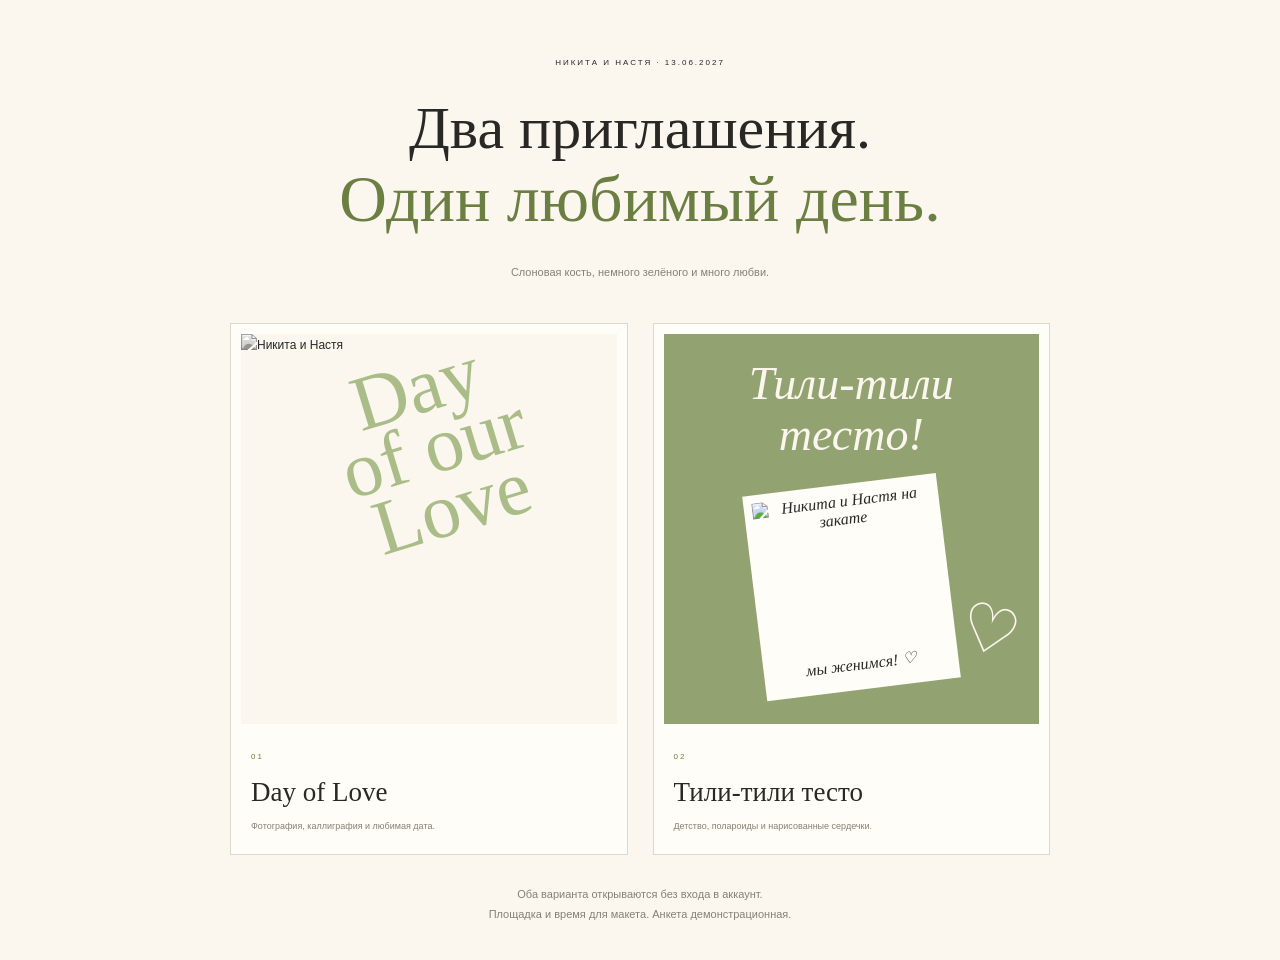
==== index.html @ b17de309 "Add files via upload" ====
<!doctype html><html lang="ru"><head><meta charset="utf-8"><meta name="viewport" content="width=device-width,initial-scale=1"><meta name="theme-color" content="#fbf7ef"><title>Никита и Настя · 13 июня 2027</title><meta name="description" content="Приглашаем вас на свадьбу Никиты и Насти 13 июня 2027 года."><link rel="stylesheet" href="reference-fonts.css"><link rel="stylesheet" href="reference.css"></head><body class="selection"><main class="selection-main"><span class="eyebrow">НИКИТА И НАСТЯ · 13.06.2027</span><h1>Два приглашения.<br><span class="script">Один любимый день.</span></h1><p>Слоновая кость, немного зелёного и много любви.</p><div class="designs"><a class="design design-2" href="postcard.html"><div class="preview"><img src="assets/dance.jpg" alt="Никита и Настя"><span class="script">Day<br>of our<br>Love</span></div><div class="design-label"><small>01</small><h2>Day of Love</h2><p>Фотография, каллиграфия и любимая дата.</p></div></a><a class="design design-child" href="album.html"><div class="preview"><span class="child-preview-title">Тили-тили<br>тесто!</span><div class="mini-polaroid"><img src="assets/sunset.jpg" alt="Никита и Настя на закате"><span>мы женимся! ♡</span></div><span class="preview-heart">♡</span></div><div class="design-label"><small>02</small><h2>Тили-тили тесто</h2><p>Детство, полароиды и нарисованные сердечки.</p></div></a></div><p class="note">Оба варианта открываются без входа в аккаунт.<br>Площадка и время для макета. Анкета демонстрационная.</p></main></body></html>
---- reference-fonts.css ----
@font-face{font-family:'Cormorant Garamond';font-style:normal;font-weight:400;font-display:swap;src:url('assets/serif.woff2')}
@font-face{font-family:'Pinyon Script';font-style:normal;font-weight:400;font-display:swap;src:url('assets/calligraphy.woff2')}
@font-face{font-family:'Manrope';font-style:normal;font-weight:400;font-display:swap;src:url('assets/sans.woff2')}
---- reference.css ----
:root{--paper:#fbf7ef;--ink:#292824;--green:#93a271;--deep:#6c7f43;--sage:#73a075;--line:#dcd8cd;--muted:#858176;--serif:'Cormorant Garamond',Georgia,serif;--script:'Pinyon Script','Cormorant Garamond',cursive;--sans:Manrope,Arial,sans-serif}*{box-sizing:border-box}html{scroll-behavior:smooth;scroll-padding-top:20px}body{margin:0;background:var(--paper);color:var(--ink);font:12px/1.9 var(--sans);-webkit-font-smoothing:antialiased}h1,h2,h3,p,figure{margin:0}h1,h2,h3{font-weight:400}a{color:inherit}button,input,textarea{font:inherit}a,button,input,textarea{touch-action:manipulation}img{max-width:100%;height:auto;display:block}.script{font-family:var(--script);font-weight:400;font-style:normal;line-height:1.15;letter-spacing:0}.eyebrow{display:block;font-size:8px;letter-spacing:2px;text-transform:uppercase}.note{font-size:9px;line-height:1.8;color:var(--muted)}p+p{margin-top:15px}header{max-width:640px;margin:auto;display:flex;justify-content:space-between;padding:20px 25px;font-size:9px;border-bottom:1px solid var(--line)}header a{text-decoration:none}header .back{color:var(--muted)}.invite{max-width:600px;margin:auto;position:relative}section{padding:48px 65px;text-align:center;position:relative}h2{font:34px/1.2 var(--serif);margin-bottom:25px}h2.script{font-size:63px;color:var(--deep);margin-bottom:22px}h3{font:25px/1.3 var(--serif)}.names{font:34px/1.2 var(--serif)}.hero-date{display:block;font-size:10px;letter-spacing:3px;margin-top:17px}.button{display:inline-flex;align-items:center;justify-content:center;gap:25px;min-height:44px;padding:10px 25px;background:var(--green);color:#222b14;border:1px solid var(--green);font-size:10px;text-decoration:none;border-radius:2px;cursor:pointer;transition:background .2s,transform .2s}.button:hover{background:#a7b48c;transform:translateY(-2px)}.button.outline{background:transparent;border-color:var(--green);color:var(--deep)}.button.outline:hover{background:#93a27112}.text-button{border:0;border-bottom:1px solid var(--green);background:none;padding:5px 0;font-size:10px;color:var(--deep);cursor:pointer}.ink-icon{width:55px;height:60px;display:block;color:var(--green);flex-shrink:0;overflow:visible}:focus-visible{outline:2px solid var(--deep);outline-offset:4px}.classic-hero{padding-top:48px;padding-bottom:20px}.classic-hero h1{font-size:66px;line-height:.9;color:var(--deep);transform:rotate(-3deg);margin:0 0 35px}.classic-photo{width:320px;max-width:100%;margin:0 auto 25px;padding:9px;background:#fffdf9;border:1px solid var(--line)}.classic-photo img{width:100%;height:375px;object-fit:cover;object-position:50% 40%;filter:grayscale(1)}.classic-hero .names{font-size:32px}.save-date{padding-top:35px;padding-bottom:20px}.save-date h2{font-size:31px;letter-spacing:1px;color:var(--deep);margin-bottom:10px}.save-date>.script{font-size:37px;display:block;color:var(--deep);margin-top:8px;transform:rotate(-5deg)}.calendar{max-width:340px;margin:38px auto 0}.month{font:30px var(--serif);margin-bottom:22px}.month>span{font-size:18px;margin-left:10px}.days{display:grid;grid-template-columns:repeat(7,1fr);gap:13px 4px;align-items:center}.days>b{font:8px var(--sans);color:var(--muted);margin-bottom:10px}.day{font:20px var(--serif);min-height:28px;display:grid;place-items:center;position:relative;isolation:isolate}.day.chosen:after{content:'♡';position:absolute;inset:-13px -1px 0;font:56px/1 var(--serif);color:var(--deep);transform:rotate(-12deg);z-index:-1}.illustration-section{padding-top:20px;padding-bottom:25px}.illustration-section>img{width:230px;height:250px;object-fit:contain;margin:auto}.illustration-section>p{font:19px/1.6 var(--serif);margin-top:0}.dear h2{font-size:28px;line-height:1.5;color:var(--deep)}.dear h2 em{font-style:normal;text-transform:uppercase;font-size:25px}.dear>p{font-size:11px;line-height:2.1}.location{padding:50px 40px;border:1px solid var(--line);margin:20px 60px;background:#fffdf830}.location h2{margin-bottom:12px}.location>.eyebrow{margin-bottom:23px}.location h3{font-size:25px;margin-bottom:10px;max-width:380px;margin-left:auto;margin-right:auto}.location>p{font-size:11px}.location>.note{font-size:9px;margin-top:18px}.location .button{margin-top:25px}.timing{padding-top:55px}.timeline{position:relative;margin-top:30px}.timeline:before{content:'';position:absolute;top:15px;bottom:0;left:41px;width:1px;background:linear-gradient(var(--green),var(--line));opacity:.45}.timeline article{position:relative;display:flex;text-align:left;gap:30px;align-items:flex-start;padding-bottom:32px}.timeline article:last-child{padding-bottom:0}.timeline .ink-icon{width:60px;height:65px;background:var(--paper);z-index:1;margin-top:3px}.timeline time{font:32px var(--serif);color:var(--deep);display:block;line-height:1.2;margin-bottom:9px}.timeline h3{font-size:17px;line-height:1.2;text-transform:uppercase;margin-bottom:8px}.timeline p{font-size:10px;line-height:1.9}.timing>.note{margin-top:25px}.dress p{font-size:11px;line-height:2}.dress p.note{font-size:9px}.swatches{display:grid;grid-template-columns:repeat(4,1fr);gap:15px;margin:30px auto 25px;max-width:360px}.swatches figure{min-width:0}.swatch{width:70px;height:70px;max-width:100%;border-radius:50%;overflow:hidden;isolation:isolate;margin:auto}.swatch img{width:100%;height:100%;object-fit:cover;filter:grayscale(1);mix-blend-mode:luminosity;opacity:.63}.sw-0{background:#e5dcc7}.sw-1{background:#93a271}.sw-2{background:#73a075}.sw-3{background:#6c7f43}.sw-1 img{transform:rotate(20deg) scale(1.3)}.sw-2 img{transform:rotate(-20deg) scale(1.2)}.sw-3 img{transform:rotate(180deg)}.swatches figcaption{font-size:7px;letter-spacing:.3px;margin-top:11px;white-space:nowrap}.little-photo{position:relative;width:320px;margin:0 auto 30px}.little-photo img{width:100%;height:280px;object-fit:cover;object-position:50% 65%;filter:grayscale(1)}.little-photo .script{position:absolute;bottom:10px;left:15px;right:15px;color:#fff;font-size:37px;transform:rotate(-7deg);text-shadow:0 1px 12px #0008}.details{padding-top:35px;padding-bottom:20px}.detail-block{text-align:center;margin:30px auto;max-width:350px}.detail-block>.ink-icon{width:38px;height:45px;margin:0 auto 17px}.detail-block p{font-size:10px;line-height:2.1}.detail-block .text-button{margin-top:13px}.rsvp{padding:40px 65px 30px}.rsvp>p{font-size:10px;line-height:2;margin-bottom:30px}form{text-align:left;min-width:0}.field{margin-bottom:25px}.field>label,legend{display:block;font-size:10px;margin-bottom:9px}.field>input,.field>textarea{display:block;border:0;border-bottom:1px solid #c9c9b8;width:100%;padding:10px 0 12px;border-radius:0;background:transparent;color:var(--ink);font-size:12px}.field>textarea{min-height:68px;resize:vertical}input::placeholder,textarea::placeholder{color:#aaa69a;font-size:11px}fieldset{border:0;padding:0;margin:0 0 24px;min-width:0}.choice{display:flex;gap:10px;min-height:38px;align-items:center;font-size:10px;line-height:1.6;cursor:pointer}.choice input{appearance:none;-webkit-appearance:none;width:16px;height:16px;flex-shrink:0;border:1px solid var(--green);background:none;margin:0;display:grid;place-items:center}.choice input[type=radio]{border-radius:50%}.choice input:checked{background:var(--green)}.choice input[type=checkbox]:checked:after{content:'✓';font:12px var(--sans);color:#fff}.choice input[type=radio]:checked:after{content:'';width:5px;height:5px;border-radius:50%;background:#fff}.options{display:grid;grid-template-columns:1fr 1fr;gap:0 12px}form>.btn{background:transparent;color:var(--deep);border:1px solid var(--green);border-radius:2px;min-height:43px;width:100%;font-size:10px;margin-top:8px;cursor:pointer;letter-spacing:1px;text-transform:uppercase}form>.btn:hover{background:#93a27115}.form-note{font-size:8px;color:var(--muted);margin-top:14px;text-align:center}#form-status{font-size:10px;line-height:1.8;margin-top:15px}#form-status:not(:empty){padding:15px;border:1px solid var(--line)}.count-section{padding-top:35px;padding-bottom:35px}.count-section h2{font-size:48px}.countdown{display:grid;grid-template-columns:repeat(4,1fr);gap:13px;max-width:380px;margin:25px auto}.countdown b{font:42px/1 var(--serif);font-variant-numeric:tabular-nums;color:var(--deep)}.countdown span{display:block;font-size:8px;letter-spacing:1px;margin-top:9px}.count-section .note{font-size:8px}.finish{padding-top:30px;padding-bottom:20px}.finish h2{font-size:57px;margin-bottom:10px}.finish .names{font-size:29px}.finish .date{font-size:9px;letter-spacing:3px;display:block;margin-top:15px}.cherubs{width:100%;height:180px;object-fit:contain;margin:25px auto 10px}.horse-sticker{position:relative;max-width:290px;height:175px;margin:20px auto 5px;display:flex;align-items:center;justify-content:center}.horse-sticker img{height:160px;width:120px;object-fit:contain;transform:rotate(-12deg)}.horse-sticker .script{font-size:27px;max-width:120px;transform:rotate(7deg);color:var(--deep);padding-left:10px}footer{max-width:600px;margin:20px auto 0;border-top:1px solid var(--line);text-align:center;padding:25px 25px 30px;font-size:8px;color:var(--muted)}footer p+p{margin-top:5px}footer a{display:inline-block;margin-top:15px;font-size:9px;text-underline-offset:3px}dialog{max-width:430px;width:calc(100% - 36px);border:1px solid var(--line);padding:45px 30px 30px;background:var(--paper);color:var(--ink)}dialog::backdrop{background:#292b2366;backdrop-filter:blur(3px)}dialog>.close{position:absolute;right:15px;top:8px;background:none;border:0;font-size:28px;cursor:pointer}.kicker{font-size:8px;text-transform:uppercase;letter-spacing:1px}dialog h2{font-size:32px;margin:15px 0 20px}dialog p{font-size:11px}dialog>.close-bottom{background:var(--green);border:0;padding:12px 20px;font-size:11px;margin-top:23px;width:100%;cursor:pointer}
/* Day of Love reference: oversized handwriting over a full photographic cover. */
.daylove .invite{max-width:600px}.daylove header{max-width:640px}.day-hero{padding:0;height:800px;isolation:isolate;overflow:hidden;text-align:left}.day-hero>img{height:100%;width:100%;object-fit:cover;object-position:50% 40%;filter:grayscale(1);position:absolute;inset:0;z-index:-2}.day-hero:after{content:'';position:absolute;inset:0;background:linear-gradient(0deg,#151814d9,transparent 50%);z-index:-1}.day-hero h1{font-size:138px;line-height:.72;position:absolute;top:40px;left:20px;right:0;color:#aabd88;transform:rotate(-17deg);text-shadow:0 1px 2px #0002}.day-hero h1 span{font-size:.65em;padding-left:90px;line-height:.8;display:inline-block;margin:5px 0}.day-bottom{position:absolute;bottom:35px;left:45px;right:45px;color:#fff}.day-bottom>span{font-size:12px;letter-spacing:3px}.day-bottom>p{font-size:11px;margin-top:18px;line-height:2}.big-date{padding-top:55px;padding-bottom:35px}.big-date>.script{display:block;font-size:65px;transform:rotate(-9deg);position:relative;z-index:2;color:var(--ink)}.big-date>p{font:86px/.8 var(--serif);color:var(--deep);letter-spacing:-2px;margin-top:-15px}.where-when{display:grid;grid-template-columns:1fr 1fr;gap:35px;padding:30px 55px 40px;text-align:left}.where-when h3{font:18px var(--sans);margin-bottom:15px}.where-when p{font-size:10px;line-height:2}.where-when a{display:inline-block;font-size:9px;color:var(--deep);margin-top:12px}.where-when .note{display:block;font-size:8px;margin-top:12px}.daylove .dear{border-top:1px solid var(--line);padding-top:40px}.daylove .dear h2{font-size:27px}.daylove .calendar-only{padding-top:0;padding-bottom:25px}.calendar-only .calendar{margin-top:0}.daylove .dress{margin:20px 40px;padding:45px 30px;background:#eeece4;clip-path:polygon(0 15px,15px 15px,15px 0,calc(100% - 15px) 0,calc(100% - 15px) 15px,100% 15px,100% calc(100% - 15px),calc(100% - 15px) calc(100% - 15px),calc(100% - 15px) 100%,15px 100%,15px calc(100% - 15px),0 calc(100% - 15px))}.daylove h2.script{font-size:61px;color:var(--ink)}.daylove .timing{padding:45px 35px}.daylove .timeline{display:grid;grid-template-columns:repeat(4,1fr);gap:17px;margin-top:35px}.daylove .timeline:before{top:62px;bottom:auto;left:10%;right:10%;height:1px;width:auto;background:var(--green)}.daylove .timeline article{display:flex;flex-direction:column;align-items:center;padding:0;gap:25px;text-align:center}.daylove .timeline .ink-icon{width:38px;height:45px;background:var(--paper)}.daylove .timeline article:after{position:absolute;content:'';top:62px;width:7px;height:7px;background:var(--deep);transform:rotate(45deg)}.daylove .timeline time{font:24px var(--serif);margin-bottom:10px;color:var(--ink)}.daylove .timeline h3{font-size:9px;font-family:var(--sans);text-transform:none;line-height:1.7}.daylove .timeline p{display:none}.daylove .location{padding:35px 25px;border:0;border-top:1px solid var(--line);border-bottom:1px solid var(--line);background:transparent}.daylove .rsvp{padding-top:45px}.daylove .swatches{gap:12px}.daylove .cherubs{display:none}
/* LOVE reference: graphic oversized serif words and alternating photographs. */
.poster-hero{padding:0}.poster-photo{height:720px;position:relative;isolation:isolate;overflow:hidden}.poster-photo>img{width:100%;height:100%;object-fit:cover;object-position:50% 40%;filter:grayscale(1);position:absolute;inset:0;z-index:-2}.poster-photo:after{content:'';position:absolute;inset:0;background:linear-gradient(0deg,#242822b0,transparent 50%),linear-gradient(180deg,#1b211866,transparent 35%);z-index:-1}.poster-photo h1{position:absolute;top:38px;left:25px;right:25px;font:56px/.9 var(--serif);letter-spacing:1px;color:var(--paper)}.poster-photo h1 i{font-size:.55em;font-style:italic}.poster-photo>.script{position:absolute;bottom:30px;left:20px;right:20px;font-size:75px;color:#e3e8d6;transform:rotate(-8deg)}.love-word{font:260px/.65 var(--serif);letter-spacing:-14px;position:relative;padding:40px 0 55px;color:var(--ink);overflow:hidden;text-align:left}.love-word>.script{position:absolute;left:28%;right:0;top:47%;font-size:46px;line-height:1.3;color:var(--deep);transform:rotate(-10deg);letter-spacing:0}.poster-intro{padding:45px 60px;border-top:1px solid var(--line)}.poster-intro h2{font:28px/1.15 var(--serif);letter-spacing:1px;color:var(--deep);margin-bottom:28px}.poster-intro p{font-size:11px}.poster-date{font:33px var(--serif);letter-spacing:4px;display:block;margin-top:30px}.poster-second{height:620px;position:relative;isolation:isolate;overflow:hidden}.poster-second>img{width:100%;height:100%;object-fit:cover;object-position:50% 55%;filter:grayscale(1)}.poster-second>.script{position:absolute;top:15px;left:20px;right:15px;font-size:83px;line-height:.9;color:#fff;transform:rotate(-8deg);text-align:center;text-shadow:0 1px 8px #0003}.poster .calendar-only{padding:45px 75px 25px}.poster .timing h2.script,.poster .location h2.script,.poster .dress h2.script,.poster .details h2.script,.poster .rsvp h2.script{font-family:var(--serif);font-size:43px;text-transform:uppercase;letter-spacing:1px;color:var(--ink)}.poster .location{margin:30px 0;padding:45px 65px;border-left:0;border-right:0}.poster .location h3{font-size:28px}.poster .dress{padding-top:45px}.poster .dress .swatch{border-radius:0;height:90px}.poster .finish{border-top:1px solid var(--line);margin-top:20px}.poster .cherubs{display:none}
/* Reference selector */
.selection-main{max-width:1160px;margin:auto;padding:55px 35px 35px;text-align:center}.selection h1{font:60px/1.1 var(--serif);margin:25px 0}.selection h1>.script{font-size:1.1em;color:var(--deep);display:inline-block}.selection-main>p{font-size:11px;color:var(--muted)}.designs{display:grid;grid-template-columns:repeat(3,1fr);gap:25px;margin:40px 0 30px}.design{display:block;text-align:left;text-decoration:none;border:1px solid var(--line);background:#fffdf7;transition:transform .2s}.design:hover{transform:translateY(-5px)}.preview{height:390px;position:relative;margin:10px 10px 0;overflow:hidden;background:var(--paper)}.design-1 .preview{padding:18px 25px;text-align:center}.design-1 .preview>.script{font-size:38px;line-height:.85;color:var(--deep);display:block;margin-bottom:20px;transform:rotate(-3deg)}.design-1 .preview>img{width:78%;height:225px;object-fit:cover;object-position:50% 40%;filter:grayscale(1);margin:auto}.preview-date{font:13px var(--serif);color:var(--deep);display:block;margin-top:14px;letter-spacing:1px}.design-2 .preview>img{width:100%;height:100%;object-fit:cover;filter:grayscale(1);object-position:50% 40%}.design-2 .preview>.script{position:absolute;top:20px;left:10px;right:0;color:#aabd88;font-size:78px;line-height:.8;transform:rotate(-17deg);text-align:center}.design-3 .preview>img{width:100%;height:54%;object-fit:cover;object-position:50% 30%;filter:grayscale(1)}.preview-love{font:155px/.65 var(--serif);letter-spacing:-9px;height:46%;text-align:center;padding-top:8px}.design-label{padding:20px}.design-label small{font-size:8px;letter-spacing:2px;color:var(--deep)}.design-label h2{font:27px var(--serif);display:flex;justify-content:space-between;margin:10px 0}.design-label h2 span{color:var(--deep);font-size:21px}.design-label p{font-size:9px;color:var(--muted);line-height:1.8}
@media(max-width:700px){header{padding:17px 22px}.selection-main{padding:40px 23px}.selection h1{font-size:47px}.selection-main>p{font-size:10px}.designs{grid-template-columns:1fr;max-width:380px;margin:30px auto;gap:25px}.preview{height:430px}.design-1 .preview{padding:23px 35px}.design-1 .preview>.script{font-size:43px;margin-bottom:25px}.design-1 .preview>img{height:255px}.design-2 .preview>.script{font-size:88px;top:25px}.preview-love{font-size:175px}.design-label{padding:20px 23px}.design-label h2{font-size:30px}.design-label p{font-size:10px}}
@media(max-width:500px){header{font-size:8px;padding:15px 20px}.invite{width:100%}section{padding:38px 35px}h2{font-size:30px}h2.script{font-size:53px;margin-bottom:22px}.classic-hero{padding:33px 30px 20px}.classic-hero h1{font-size:57px;margin-bottom:30px}.classic-photo{width:270px;padding:7px}.classic-photo img{height:330px}.classic-hero .names{font-size:30px}.hero-date{font-size:9px;letter-spacing:2px;margin-top:15px}.save-date{padding-top:30px}.save-date h2{font-size:27px;margin-bottom:15px}.save-date>.script{font-size:32px}.calendar{max-width:300px;margin-top:32px}.month{font-size:27px;margin-bottom:22px}.days{gap:12px 3px}.days>b{font-size:8px;margin-bottom:8px}.day{font-size:20px}.day.chosen:after{font-size:54px;inset:-12px -2px 0}.illustration-section{padding-top:15px;padding-bottom:20px}.illustration-section>img{width:180px;height:220px}.illustration-section>p{font-size:17px}.dear h2{font-size:26px}.dear h2 em{font-size:22px}.dear>p{font-size:10px}.location{margin:15px 30px;padding:35px 20px}.location h2{margin-bottom:12px}.location>.eyebrow{font-size:7px;letter-spacing:1.5px;margin-bottom:20px}.location h3{font-size:23px}.location>p{font-size:10px}.location .note{font-size:8px}.button{min-height:46px;padding:10px 20px;font-size:10px;gap:18px}.timing{padding:38px 32px}.timeline{margin-top:30px}.timeline:before{left:24px}.timeline article{gap:22px;padding-bottom:30px}.timeline .ink-icon{width:48px;height:53px}.timeline time{font-size:29px;margin-bottom:7px}.timeline h3{font-size:15px;margin-bottom:7px}.timeline p{font-size:9px}.timing>.note{font-size:8px}.dress p{font-size:10px}.dress .note{font-size:8px}.swatches{gap:10px;max-width:300px;margin-top:28px}.swatch{width:59px;height:59px}.swatches figcaption{font-size:6px;letter-spacing:0}.little-photo{width:calc(100% - 80px);max-width:290px;margin-bottom:15px}.little-photo img{height:265px}.little-photo .script{font-size:32px}.details{padding:35px 40px 15px}.detail-block{margin:25px auto}.detail-block p{font-size:10px}.detail-block>.ink-icon{width:34px;height:40px;margin-bottom:16px}.rsvp{padding:30px 35px}.rsvp>p{font-size:10px;margin-bottom:28px}.field>input,.field>textarea{font-size:16px}.field>label,legend{font-size:10px}.choice{font-size:10px;min-height:42px;gap:10px}.choice input{width:20px;height:20px}.options{gap:0 10px}.form-note{font-size:8px}form>.btn{min-height:46px}.count-section{padding:30px 30px}.count-section h2{font-size:44px}.countdown{gap:8px;margin:22px auto}.countdown b{font-size:36px}.countdown span{font-size:7px;letter-spacing:.5px}.count-section .note{font-size:7px}.finish{padding:30px 35px 15px}.finish h2{font-size:50px}.finish .names{font-size:27px}.finish .date{font-size:8px}.cherubs{height:140px;margin:20px auto 0}.horse-sticker{max-width:260px;height:155px;margin-top:12px}.horse-sticker img{height:145px;width:110px}.horse-sticker .script{font-size:26px;max-width:115px}footer{font-size:7px;padding:23px 25px}.day-hero{height:650px}.day-hero h1{font-size:108px;top:40px;left:12px}.day-hero h1 span{padding-left:60px}.day-bottom{bottom:28px;left:30px;right:25px}.day-bottom>span{font-size:10px;letter-spacing:2px}.day-bottom>p{font-size:10px;margin-top:14px;line-height:1.9}.big-date{padding:45px 30px 25px}.big-date>.script{font-size:55px}.big-date>p{font-size:74px;margin-top:-13px}.where-when{padding:25px 35px 30px;gap:25px}.where-when h3{font-size:16px;margin-bottom:12px}.where-when p{font-size:9px}.where-when a{font-size:8px}.where-when .note{font-size:7px}.daylove .dear{padding-top:35px}.daylove .dear h2{font-size:24px}.daylove .calendar-only{padding:20px 40px 25px}.daylove .dress{margin:15px 25px;padding:35px 20px}.daylove h2.script{font-size:53px}.daylove .swatches{gap:7px}.daylove .swatch{width:55px;height:55px}.daylove .timing{padding:35px 20px}.daylove .timeline{gap:10px;margin-top:30px}.daylove .timeline .ink-icon{width:30px;height:38px}.daylove .timeline:before{top:55px}.daylove .timeline article:after{top:55px;width:6px;height:6px}.daylove .timeline time{font-size:22px}.daylove .timeline h3{font-size:8px}.daylove .timeline article{gap:25px}.daylove .location{padding:35px 20px;margin:15px 30px}.daylove .rsvp{padding-top:30px}.poster-photo{height:620px}.poster-photo h1{font-size:43px;top:32px;left:20px;right:20px;letter-spacing:1px}.poster-photo>.script{font-size:60px;bottom:30px;left:12px;right:12px}.love-word{font-size:clamp(180px,62vw,250px);letter-spacing:-11px;padding-top:30px;padding-bottom:45px;line-height:.65}.love-word>.script{font-size:36px;left:29%;top:47%}.poster-intro{padding:35px 40px}.poster-intro h2{font-size:25px;letter-spacing:.5px;margin-bottom:23px}.poster-intro p{font-size:10px}.poster-date{font-size:29px;letter-spacing:3px;margin-top:25px}.poster-second{height:500px}.poster-second>.script{font-size:66px;top:20px}.poster .calendar-only{padding:35px 45px 20px}.poster .timing h2.script,.poster .location h2.script,.poster .dress h2.script,.poster .details h2.script,.poster .rsvp h2.script{font-size:35px}.poster .location{margin:20px 0;padding:35px 35px}.poster .location h3{font-size:24px}.poster .dress .swatch{height:75px}.poster .dress{padding-top:35px}dialog{padding:40px 25px 25px}dialog h2{font-size:28px}dialog p{font-size:11px}}
@media(max-width:360px){section{padding-left:28px;padding-right:28px}.classic-hero{padding-left:25px;padding-right:25px}.classic-hero h1{font-size:51px}.classic-photo img{height:310px}.days{gap:12px 2px}.day.chosen:after{font-size:49px;inset:-9px -2px 0}.location{margin-left:22px;margin-right:22px;padding-left:17px;padding-right:17px}.location h3{font-size:21px}.swatches{gap:7px}.swatch{width:52px;height:52px}.swatches figcaption{font-size:5.5px}.rsvp{padding-left:28px;padding-right:28px}.choice{font-size:9px}.options{column-gap:8px}.daylove .dress{margin-left:20px;margin-right:20px;padding-left:17px;padding-right:17px}.daylove .swatch{width:49px;height:49px}.day-hero{height:600px}.day-hero h1{font-size:95px;top:40px}.daylove .timeline{gap:6px}.daylove .timeline time{font-size:20px}.daylove .timeline h3{font-size:7px}.poster-photo{height:550px}.poster-photo h1{font-size:38px}.poster-photo>.script{font-size:53px}.poster-second{height:450px}.poster-second>.script{font-size:58px}.love-word{font-size:200px;letter-spacing:-10px}.love-word>.script{font-size:32px}.selection h1{font-size:40px}.selection-main{padding-left:20px;padding-right:20px}.preview{height:370px}.design-1 .preview{padding-left:25px;padding-right:25px}.design-1 .preview>.script{font-size:36px}.design-1 .preview>img{height:215px}.preview-love{font-size:151px}}
@media(prefers-reduced-motion:reduce){html{scroll-behavior:auto}*{transition:none!important}}

/* Day of Love: handwriting sits behind the oversized date numerals. */
.daylove .big-date{isolation:isolate;overflow:hidden;padding-top:45px;padding-bottom:40px}
.daylove .big-date>.script{position:absolute;z-index:0;top:53px;left:0;right:0;transform:rotate(-13deg);font-size:78px;line-height:1.1;pointer-events:none}
.daylove .big-date>p{position:relative;z-index:1;font-size:112px;line-height:.78;margin-top:10px;letter-spacing:-3px}
@media(max-width:500px){
 .daylove .big-date{padding-top:40px;padding-bottom:35px}
 .daylove .big-date>.script{top:44px;font-size:63px}
 .daylove .big-date>p{font-size:94px;margin-top:7px;line-height:.8}
}
@media(max-width:360px){
 .daylove .big-date>.script{top:43px;font-size:56px}
 .daylove .big-date>p{font-size:85px;letter-spacing:-2px}
}

.selection .designs{grid-template-columns:repeat(2,minmax(0,1fr));max-width:820px;margin-left:auto;margin-right:auto}.design-child .preview{background:#93a271;text-align:center;padding:25px}.child-preview-title{font:italic 46px/1.1 var(--serif);color:#fbf7ef;display:block}.mini-polaroid{background:#fffdf8;padding:8px 8px 16px;width:60%;margin:24px auto 0;transform:rotate(-7deg);font:italic 16px var(--serif)}.mini-polaroid img{width:100%;height:155px;object-fit:cover}.mini-polaroid span{display:block;margin-top:8px}.preview-heart{position:absolute;right:20px;bottom:55px;font:66px var(--serif);color:#fbf7ef;transform:rotate(16deg)}@media(max-width:700px){.selection .designs{grid-template-columns:1fr;max-width:380px}.mini-polaroid img{height:175px}}
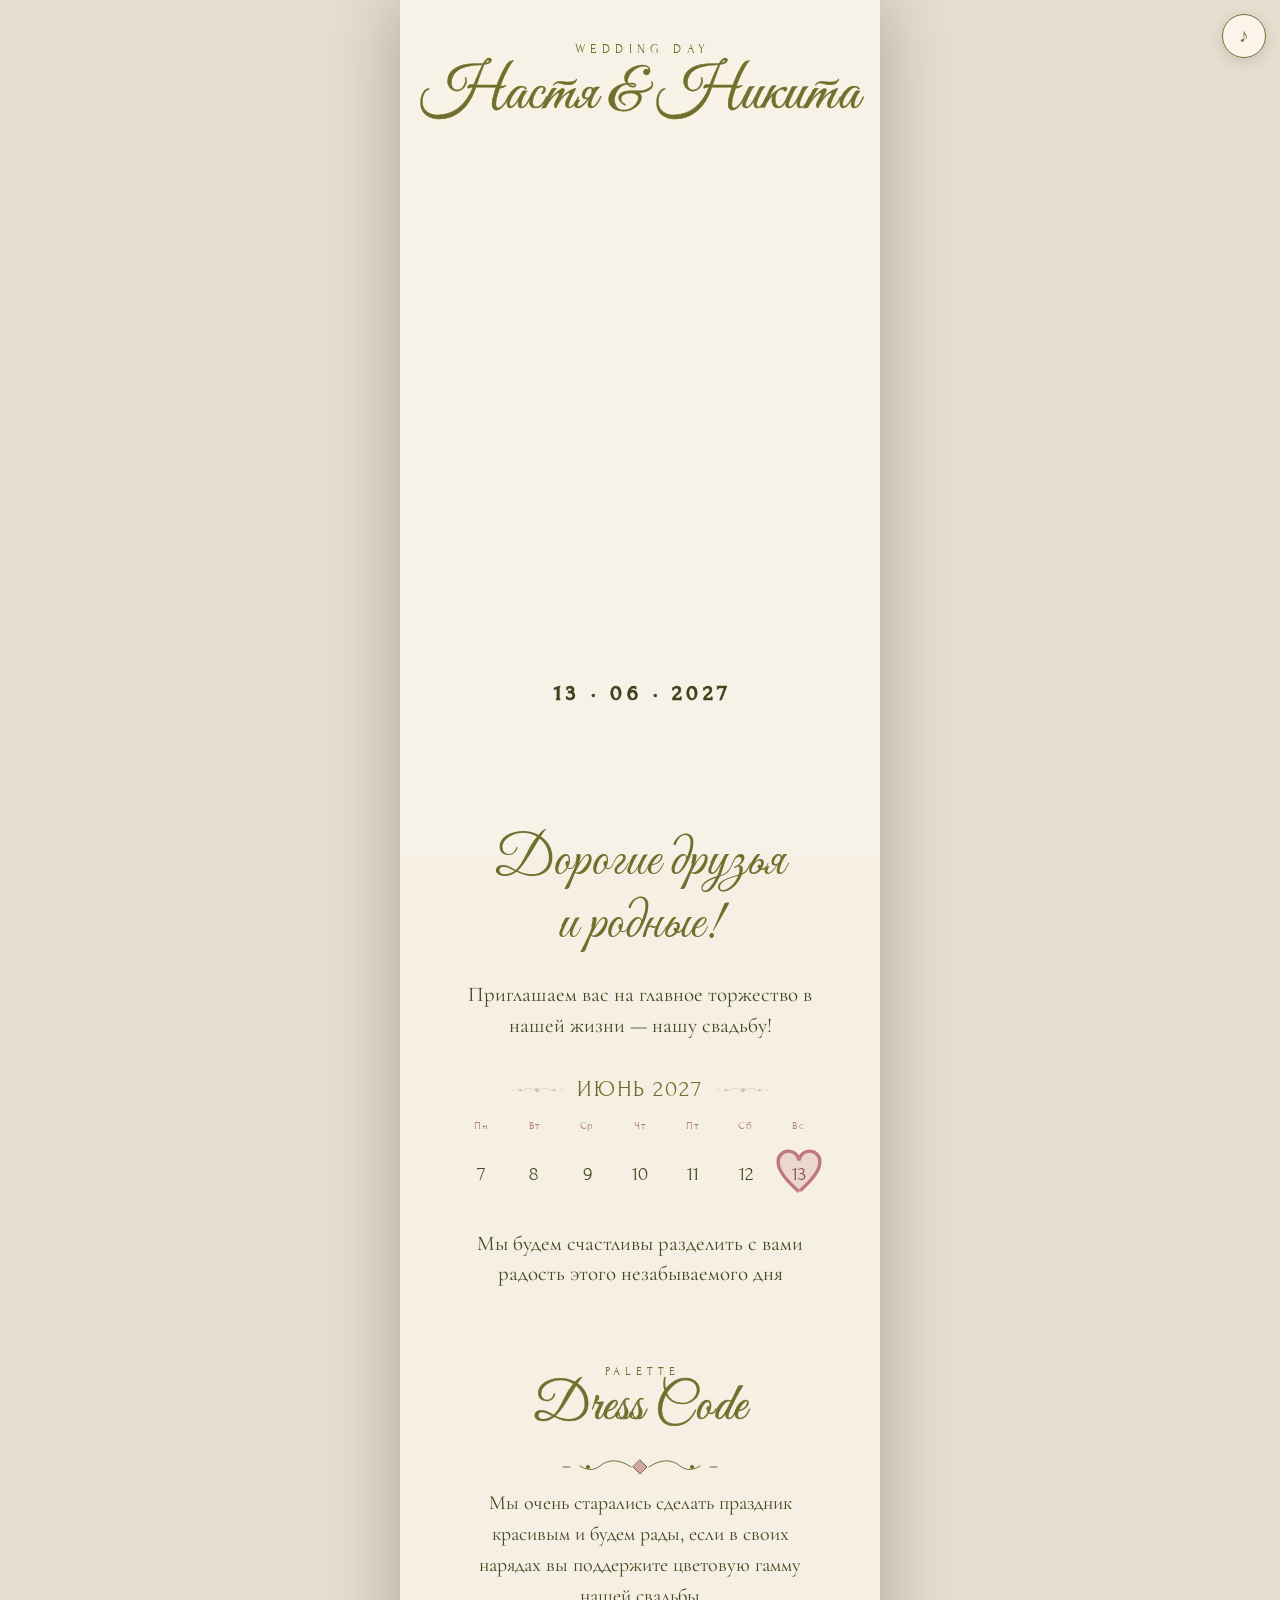
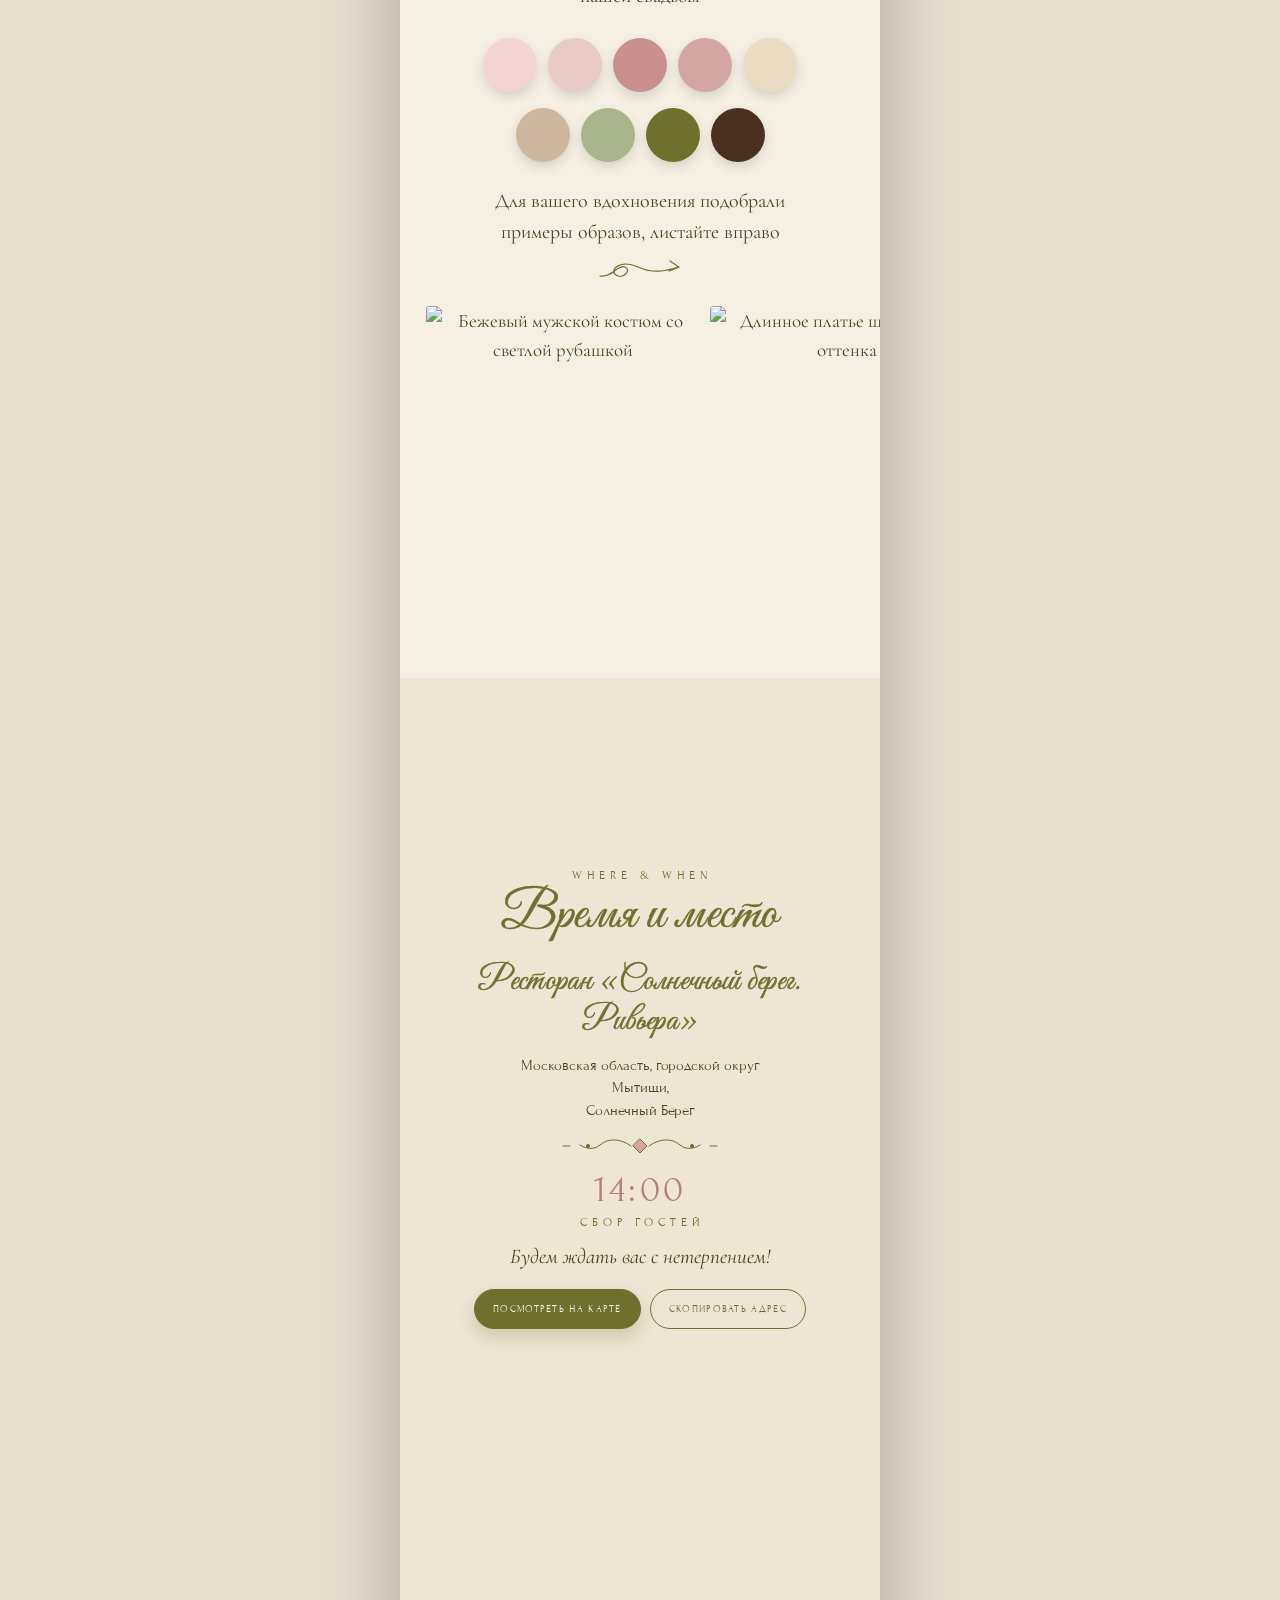
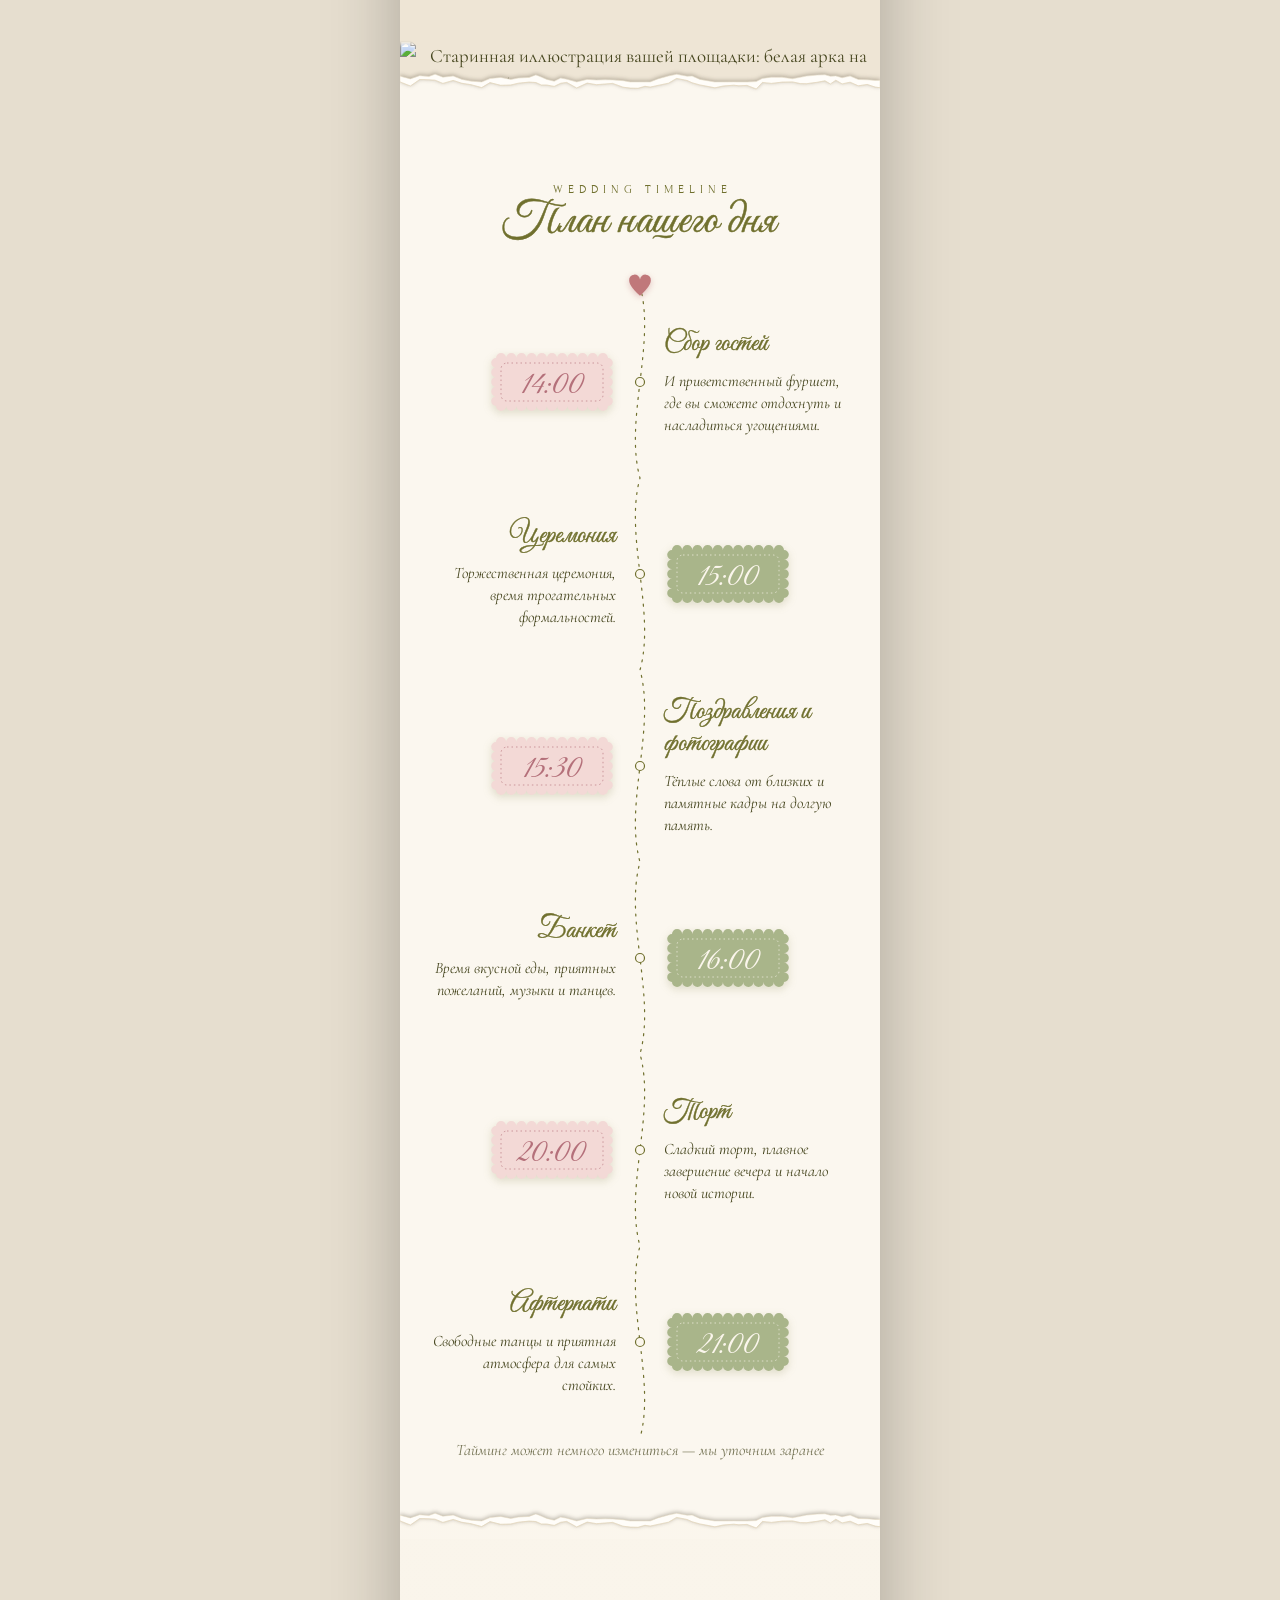
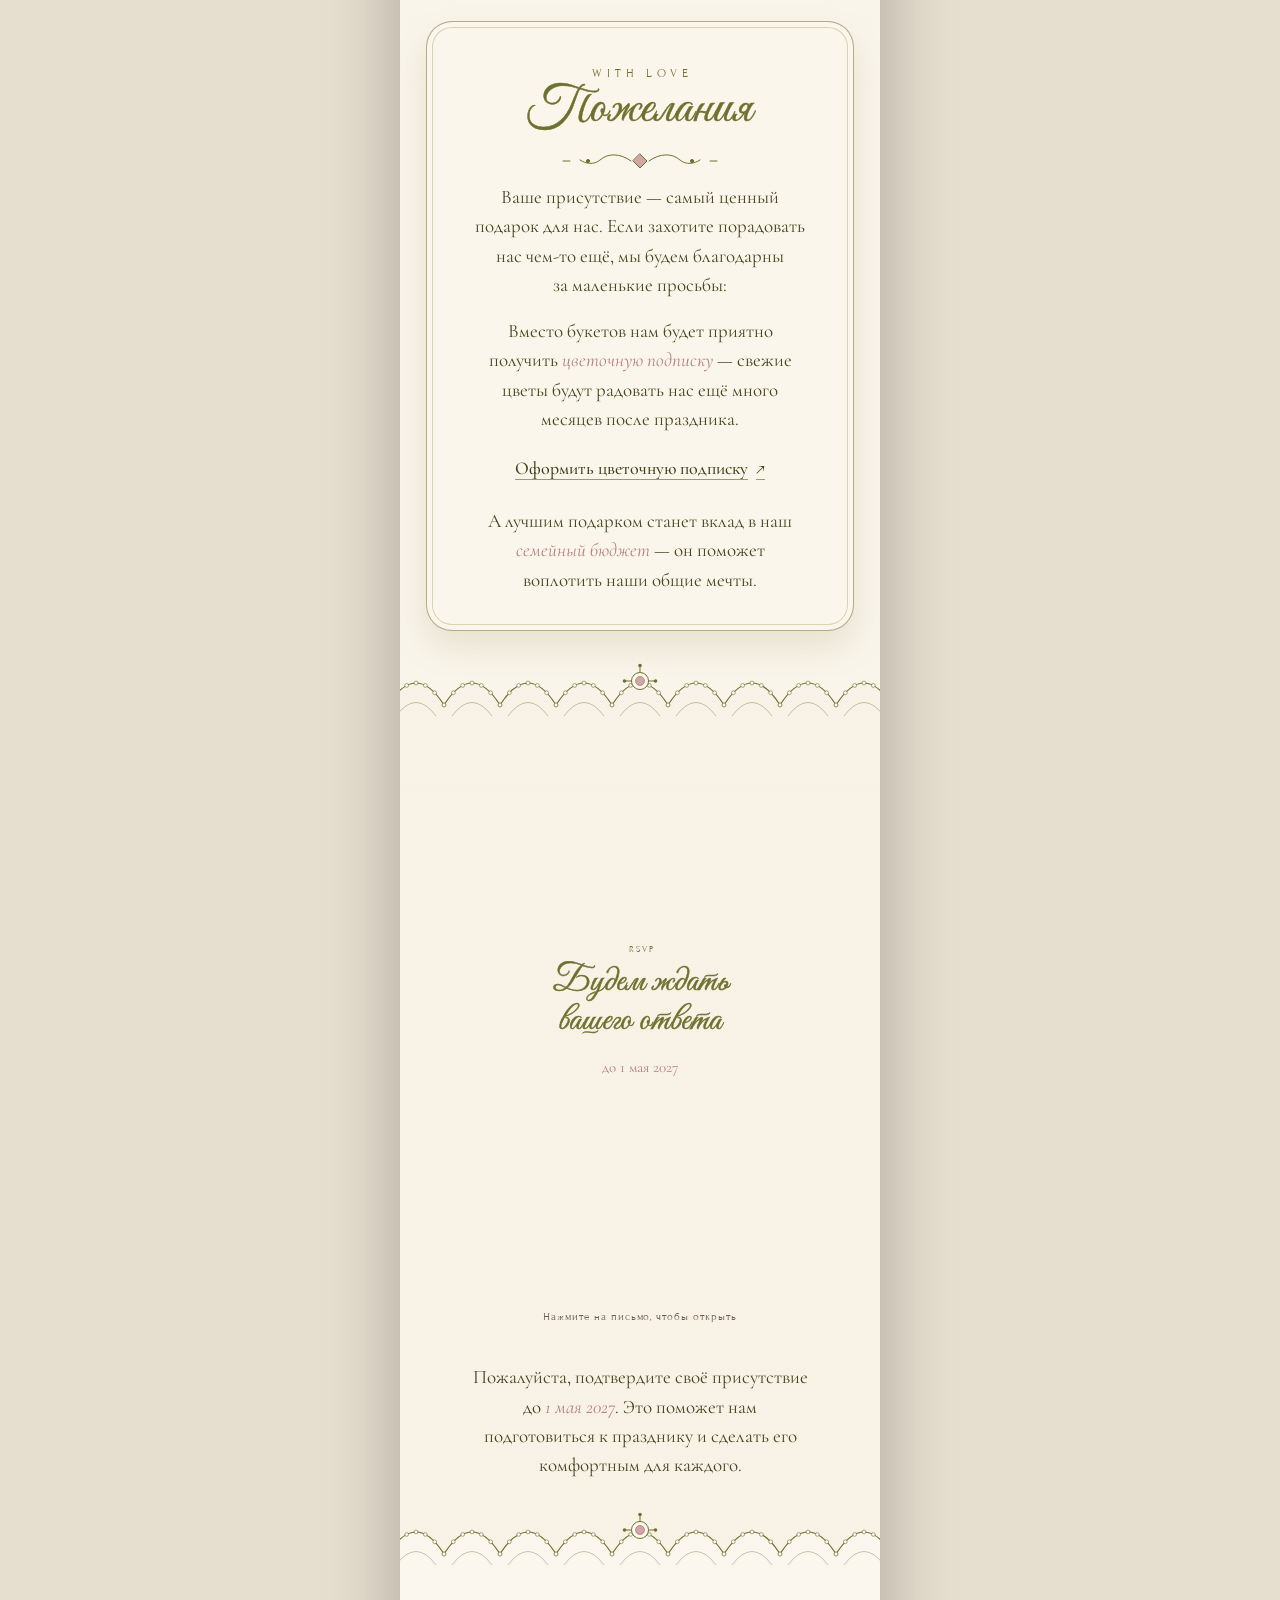
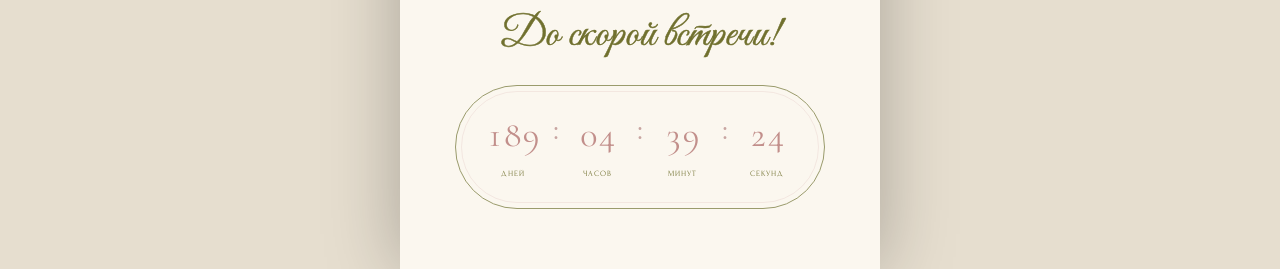
==== commit 1ba9a981: "Add files via upload" ====
--- a/index.html
+++ b/index.html
@@ -1 +1,315 @@
-<!doctype html><html lang="ru"><head><meta charset="utf-8"><meta name="viewport" content="width=device-width,initial-scale=1"><meta name="theme-color" content="#fbf7ef"><title>Никита и Настя · 13 июня 2027</title><meta name="description" content="Приглашаем вас на свадьбу Никиты и Насти 13 июня 2027 года."><link rel="stylesheet" href="reference-fonts.css"><link rel="stylesheet" href="reference.css"></head><body class="selection"><main class="selection-main"><span class="eyebrow">НИКИТА И НАСТЯ · 13.06.2027</span><h1>Два приглашения.<br><span class="script">Один любимый день.</span></h1><p>Слоновая кость, немного зелёного и много любви.</p><div class="designs"><a class="design design-2" href="postcard.html"><div class="preview"><img src="assets/dance.jpg" alt="Никита и Настя"><span class="script">Day<br>of our<br>Love</span></div><div class="design-label"><small>01</small><h2>Day of Love</h2><p>Фотография, каллиграфия и любимая дата.</p></div></a><a class="design design-child" href="album.html"><div class="preview"><span class="child-preview-title">Тили-тили<br>тесто!</span><div class="mini-polaroid"><img src="assets/sunset.jpg" alt="Никита и Настя на закате"><span>мы женимся! ♡</span></div><span class="preview-heart">♡</span></div><div class="design-label"><small>02</small><h2>Тили-тили тесто</h2><p>Детство, полароиды и нарисованные сердечки.</p></div></a></div><p class="note">Оба варианта открываются без входа в аккаунт.<br>Площадка и время для макета. Анкета демонстрационная.</p></main></body></html>+<!DOCTYPE html>
+<html lang="ru"><head><meta charset="utf-8"><meta name="viewport" content="width=device-width, initial-scale=1, viewport-fit=cover"><title>Настя &amp; Никита — 13.06.2027</title>
+<link rel="stylesheet" href="https://fonts.googleapis.com/css2?family=Cormorant+Garamond:ital,wght@0,400;0,500;0,600;1,400;1,500&family=Great+Vibes&family=Forum&family=Marck+Script&display=swap">
+<script>document.documentElement.classList.add('booting');setTimeout(function(){document.documentElement.classList.remove('booting');document.documentElement.classList.add('assets-ready');document.getElementById('site-loader')?.remove();window.startReveal&&startReveal()},11000);</script><style>
+:root{--ol:#70702E;--dol:#3f401a;--rose:#D3A6A3;--dr:#b4807d;--paper:#fbf6ec;--ink:#46461f;--bg:#e6decf;box-sizing:border-box;padding-top:env(safe-area-inset-top,0px);padding-bottom:env(safe-area-inset-bottom,0px)}
+@media(prefers-color-scheme:dark){:root:not([data-theme="light"]){--bg:#20210f}}
+:root[data-theme="dark"]{--bg:#20210f}
+*{box-sizing:border-box;margin:0}
+html{scroll-behavior:smooth;scroll-padding-top:env(safe-area-inset-top,0px)}
+body{background:var(--bg);color:var(--ink);font:400 19px/1.55 'Cormorant Garamond',Georgia,serif;-webkit-font-smoothing:antialiased}
+main{max-width:480px;margin:auto;position:relative;overflow:hidden;background:#f7f2e8;box-shadow:0 0 70px #0004}
+section{position:relative;isolation:isolate;padding:76px 26px;display:flex;flex-direction:column;align-items:center;text-align:center}
+section>*{position:relative;z-index:1}
+section>.bg,section>.dc,section>.sep{position:absolute;z-index:0}
+.bg{inset:0}
+.sep{left:0;width:100%;height:64px;pointer-events:none;z-index:2!important;overflow:visible}.sep.st{top:0}.sep.sb{bottom:0}
+.t,.ov{margin-top:-40px;padding-top:122px}.b{padding-bottom:122px}
+.t>.bg{-webkit-mask:url("data:image/svg+xml,%3Csvg xmlns='http://www.w3.org/2000/svg' width='56' height='64'%3E%3Cpath d='M0 64V38Q28 -6 56 38V64Z'/%3E%3C/svg%3E") center top/56px 64px repeat-x,linear-gradient(#000,#000) center bottom/100% calc(100% - 63px) no-repeat;mask:url("data:image/svg+xml,%3Csvg xmlns='http://www.w3.org/2000/svg' width='56' height='64'%3E%3Cpath d='M0 64V38Q28 -6 56 38V64Z'/%3E%3C/svg%3E") center top/56px 64px repeat-x,linear-gradient(#000,#000) center bottom/100% calc(100% - 63px) no-repeat}
+.b>.bg{-webkit-mask:url("data:image/svg+xml,%3Csvg xmlns='http://www.w3.org/2000/svg' width='56' height='64'%3E%3Cpath d='M0 0V26Q28 70 56 26V0Z'/%3E%3C/svg%3E") center bottom/56px 64px repeat-x,linear-gradient(#000,#000) center top/100% calc(100% - 63px) no-repeat;mask:url("data:image/svg+xml,%3Csvg xmlns='http://www.w3.org/2000/svg' width='56' height='64'%3E%3Cpath d='M0 0V26Q28 70 56 26V0Z'/%3E%3C/svg%3E") center bottom/56px 64px repeat-x,linear-gradient(#000,#000) center top/100% calc(100% - 63px) no-repeat}
+.t.b>.bg{-webkit-mask:url("data:image/svg+xml,%3Csvg xmlns='http://www.w3.org/2000/svg' width='56' height='64'%3E%3Cpath d='M0 64V38Q28 -6 56 38V64Z'/%3E%3C/svg%3E") center top/56px 64px repeat-x,url("data:image/svg+xml,%3Csvg xmlns='http://www.w3.org/2000/svg' width='56' height='64'%3E%3Cpath d='M0 0V26Q28 70 56 26V0Z'/%3E%3C/svg%3E") center bottom/56px 64px repeat-x,linear-gradient(#000,#000) center/100% calc(100% - 126px) no-repeat;mask:url("data:image/svg+xml,%3Csvg xmlns='http://www.w3.org/2000/svg' width='56' height='64'%3E%3Cpath d='M0 64V38Q28 -6 56 38V64Z'/%3E%3C/svg%3E") center top/56px 64px repeat-x,url("data:image/svg+xml,%3Csvg xmlns='http://www.w3.org/2000/svg' width='56' height='64'%3E%3Cpath d='M0 0V26Q28 70 56 26V0Z'/%3E%3C/svg%3E") center bottom/56px 64px repeat-x,linear-gradient(#000,#000) center/100% calc(100% - 126px) no-repeat}
+.dc{pointer-events:none}.cal,.cam,.wp{z-index:auto!important}
+.sc{font:400 12px 'Forum',serif;letter-spacing:.42em;text-transform:uppercase;color:var(--ol);padding-left:.42em}
+.sp{font-family:'Great Vibes','Marck Script',cursive;font-weight:400;color:var(--ol);line-height:1.15;-webkit-text-stroke:.5px currentColor;letter-spacing:.01em}
+h2.sp{font-size:52px;margin:0 0 8px}
+em{color:var(--dr)}
+.od{width:160px;height:22px;display:block;margin:10px auto}
+.rv{opacity:1}.js .rv{opacity:0;transform:translateY(22px);transition:opacity 1.3s ease,transform 1.3s ease;transition-delay:var(--d,0s)}.js .rv.in{opacity:1;transform:none}
+.hero{display:block;padding:0;aspect-ratio:1158/1820;background:url(assets/caf4cbefd9387ed9.jpg) center/100% 100%;z-index:0}
+.hero>*{position:absolute;left:0;right:0}
+.hero .t1,.hero .nmz{text-shadow:0 0 5px #fbf3e2,0 0 10px #fbf3e2,0 0 16px #fbf3e2}
+.hero .t1{top:5.4%;font-size:13px}.hero .nmz{top:8.2%;font-size:clamp(42px,13vw,60px);line-height:1.1;color:var(--ol)}
+.hero .dt{bottom:6.4%;left:50%;right:auto;translate:-50% 0;padding:5px 20px 3px;border-radius:99px;background:#fbf3e2d6;box-shadow:0 2px 12px #70702e33;font:700 21px 'Forum',serif;letter-spacing:.26em;padding-left:calc(20px + .26em);color:var(--dol);-webkit-text-stroke:.6px var(--dol);white-space:nowrap}
+#mu{position:fixed;z-index:9;top:calc(14px + env(safe-area-inset-top,0px));right:14px;width:44px;height:44px;border-radius:50%;border:1px solid var(--ol);background:#fbf6ecee;color:var(--ol);font-size:19px;cursor:pointer;display:grid;place-items:center;box-shadow:0 4px 14px #0002}
+#mu.on{background:var(--ol);color:var(--paper)}
+.sheet{z-index:2}.sheet>.bg{background:radial-gradient(ellipse at 50% 0,#fffefb,transparent 65%),url("data:image/svg+xml,%3Csvg xmlns='http://www.w3.org/2000/svg' width='200' height='200'%3E%3Cfilter id='n'%3E%3CfeTurbulence baseFrequency='.85' numOctaves='2'/%3E%3CfeColorMatrix values='0 0 0 0 .45 0 0 0 0 .4 0 0 0 0 .3 0 0 0 .08 0'/%3E%3C/filter%3E%3Crect width='200' height='200' filter='url(%23n)'/%3E%3C/svg%3E"),#f6f0e4}
+.cloud{position:relative;width:calc(100% + 26px);margin:0 -13px;aspect-ratio:699/1029}
+.cloud>img{position:absolute;inset:0;width:100%;height:100%;display:block}
+.cloud .ct{position:absolute;left:16%;right:11%;top:20%;bottom:18%;display:flex;flex-direction:column;justify-content:center;align-items:center}
+.cloud p{font-size:18px;line-height:1.35}
+.cal{margin-top:30px;width:100%;position:relative}
+.cal .g{display:grid;grid-template-columns:repeat(7,1fr);margin-top:12px;font:400 16px 'Forum'}
+.cal .w{font-size:11px;letter-spacing:.1em;color:var(--dr);padding:2px 0}.cal .n{font:400 19px 'Forum';position:relative;height:50px;display:grid;place-items:center}
+.cal .n svg{position:absolute;left:50%;top:50%;width:50px;height:46px;margin:-24px 0 0 -25px;overflow:visible}
+.cal .n svg path{fill:#d3a6a355;stroke:#c0787a;stroke-width:1.6;stroke-dasharray:1;stroke-dashoffset:1;transition:stroke-dashoffset 2.2s ease .6s}.cal.in .n svg path{stroke-dashoffset:0}
+.cal .n b{position:relative;font-weight:400;color:#8a4f4f}
+.pal{display:flex;flex-wrap:wrap;justify-content:center;gap:16px 11px;max-width:322px;margin:26px auto 24px}
+.pal i{width:54px;height:54px;border-radius:50%;background:var(--c);box-shadow:0 5px 12px #0002}
+.car{display:flex;gap:10px;overflow-x:auto;scroll-snap-type:x mandatory;width:calc(100% + 52px);margin:14px -26px 0;padding:0 26px 14px;-webkit-overflow-scrolling:touch}
+.car::-webkit-scrollbar{height:3px}.car::-webkit-scrollbar-thumb{background:#70702e55;border-radius:3px}
+.car img{flex:0 0 64%;height:370px;object-fit:cover;border-radius:3px;scroll-snap-align:center;display:block}
+.loc>.bg{background:linear-gradient(#e6ebd5,#d5dcbd)}
+.cam{position:relative;width:62%;margin:34px auto 8px}
+.cam .ov2{border-radius:50%;overflow:hidden;aspect-ratio:3/4;border:7px solid #fbf6ec;box-shadow:0 0 0 1px #70702eaa,0 16px 34px #4a522a44}
+.cam .ov2 img{width:100%;height:100%;object-fit:cover;display:block;filter:sepia(.45) hue-rotate(16deg) saturate(.85) contrast(.95)}
+.cam .dc,.cal .dc{position:absolute}
+.info{position:relative;margin-top:22px;width:100%;padding:44px 22px 32px;border:1px solid var(--ol);background:#fbf6ede6;box-shadow:inset 0 0 0 5px var(--paper),inset 0 0 0 6px #70702e55;border-radius:14px}
+.info>*{position:relative;z-index:1}.info .a{font:400 15px/1.5 'Forum';margin:8px 0}
+.co{position:absolute!important;width:54px;height:54px;color:var(--ol);z-index:0!important}.co.k1{top:8px;left:8px}.co.k2{top:8px;right:8px;scale:-1 1}.co.k3{bottom:8px;left:8px;scale:1 -1}.co.k4{bottom:8px;right:8px;scale:-1 -1}
+.tm{font:400 38px 'Forum';color:var(--dr);letter-spacing:.08em;line-height:1.1}
+.bt{display:flex;flex-wrap:wrap;gap:10px;justify-content:center;margin-top:18px}
+.btn{display:inline-flex;align-items:center;justify-content:center;gap:8px;padding:14px 26px;border-radius:99px;background:var(--ol);color:var(--paper);font:400 12px 'Forum';letter-spacing:.22em;text-transform:uppercase;text-decoration:none;border:1px solid var(--ol);cursor:pointer;box-shadow:0 8px 18px #70702e40;transition:transform .3s}
+.btn:active{transform:scale(.97)}.btn.g{background:transparent;color:var(--ol);box-shadow:none}
+.tl>.bg{background:#fbf7ef}
+.tlw{position:relative;width:100%;margin-top:22px}
+.tlw svg.path{position:absolute;inset:0;width:100%;height:100%;overflow:visible}
+.row{position:relative;height:158px;display:flex;align-items:center}.row.rev{flex-direction:row-reverse}
+.row>div{width:calc(50% - 24px)}.st{display:flex;justify-content:flex-end}.rev .st{justify-content:flex-start}
+.tx{text-align:left}.rev .tx{text-align:right}
+.tx b{font:400 27px/1.05 'Great Vibes','Marck Script',cursive;color:var(--ol);display:block;-webkit-text-stroke:.4px currentColor}
+.tx span{display:block;font-size:15.5px;font-style:italic;line-height:1.3;margin-top:5px}
+.hr{position:absolute;color:#c0787a;filter:drop-shadow(0 2px 3px #c0787a66)}
+.wi>.bg{background:linear-gradient(#fbf6ecb8,#fbf6ecb8),url(assets/ddb6ec8b2f5680ba.jpg) center/300px}
+.wp{width:100%;padding:44px 24px 34px;background:#fbf6ecd9;border:1px solid #70702e88;border-radius:26px;box-shadow:inset 0 0 0 5px #fbf6ec,inset 0 0 0 6px #70702e44,0 16px 34px #70702e26}
+.wp p{max-width:330px;margin:0 auto}
+.rs>.bg{background:linear-gradient(#f7f1e6e8,#f7f1e6e8),url(assets/facc4114019e3cfa.jpg) center/280px}
+.env{position:relative;width:100%}
+.letter{background:#fffaf0;padding:36px 24px 82px;border-radius:6px;box-shadow:0 10px 26px #70702e2e,inset 0 0 0 5px #fffaf0,inset 0 0 0 6px #70702e44;rotate:-.6deg}
+.pkw{position:relative;margin-top:-72px}.pk{height:128px;background:linear-gradient(#9aa57b,#85906a);clip-path:polygon(0 14%,50% 62%,100% 14%,100% 100%,0 100%);filter:drop-shadow(0 -2px 4px #0002)}
+.seal{position:absolute;left:50%;top:80px;translate:-50% -50%;width:40px;height:40px;border-radius:50%;background:radial-gradient(circle at 35% 30%,#e6a3a3,#b4686f);display:grid;place-items:center;color:#fff3ee;font-size:18px;box-shadow:0 3px 6px #0004}
+.card{position:relative;width:100%;padding:36px 22px;background:#fbf6ece8;border:1px solid var(--ol);border-radius:26px;box-shadow:inset 0 0 0 6px var(--paper),inset 0 0 0 7px #70702e66,0 20px 44px #70702e26;margin-top:26px}
+form{width:100%;text-align:left}
+.in2{display:block;margin:0 0 18px}.in2>span,legend{display:block;font:400 11px 'Forum';letter-spacing:.24em;text-transform:uppercase;color:var(--ol);margin-bottom:8px;padding:0}
+input[type=text],textarea{width:100%;font:italic 400 20px 'Cormorant Garamond',serif;color:var(--dol);background:#fbf6ecb0;border:0;border-bottom:1px solid var(--ol);padding:8px 4px;border-radius:0;outline:0;font-size:max(20px,16px)}
+input[type=text]:focus,textarea:focus{border-color:var(--dr);background:#fff8}
+fieldset{border:0;margin:0 0 20px;padding:0;min-width:0}
+.ch{display:flex;flex-wrap:wrap;gap:8px}.ch label{position:relative}.ch input{position:absolute;opacity:0;inset:0}
+.ch i{display:block;font:400 17px/1.2 'Cormorant Garamond';font-style:normal;padding:10px 16px;border:1px solid #70702e88;border-radius:99px;background:#fbf6ec99;transition:.3s;cursor:pointer}
+.ch input:checked+i{background:var(--ol);color:var(--paper);border-color:var(--ol)}.ch input:focus-visible+i{outline:2px solid var(--dr);outline-offset:2px}
+.hid{display:none}.msg{margin-top:12px;font-size:17px;font-style:italic;color:var(--dr);min-height:24px;text-align:center}
+.ow{width:100%;margin-top:22px;text-align:left;font-size:16px;border-top:1px dashed var(--ol);padding-top:16px}.ow p{padding:6px 0;border-bottom:1px solid #70702e22}
+.cdn>.bg{background:linear-gradient(#f6ebe5,#efe1d7)}
+.fr2{position:relative;width:114%;aspect-ratio:688/1084;margin:6px -7% 0}
+.fr2>img{position:absolute;inset:0;width:100%;height:100%;filter:drop-shadow(0 14px 18px #5a4a2a33)}
+.fr2 .in3{position:absolute;left:30%;right:30%;top:31%;bottom:26%;display:flex;flex-direction:column;align-items:center;justify-content:center;text-align:center}
+.cd{display:grid;grid-template-columns:1fr 1fr;gap:8px 12px;width:100%;margin-top:4px}
+.cd b{font:400 30px/1 'Forum';color:#c0787a;display:block}.cd span{font:400 8px 'Forum';letter-spacing:.2em;text-transform:uppercase;color:var(--ol)}
+.toast{position:fixed;left:50%;bottom:calc(22px + env(safe-area-inset-bottom,0px));translate:-50% 20px;background:var(--dol);color:var(--paper);padding:11px 22px;border-radius:99px;font:400 13px 'Forum';letter-spacing:.1em;opacity:0;transition:.4s;z-index:20;pointer-events:none;white-space:nowrap}.toast.on{opacity:1;translate:-50% 0}
+@media(prefers-reduced-motion:reduce){*{animation:none!important;transition:none!important}}
+/* Только правки из текущего списка к файлу (2). */
+.hero .dt{background:transparent;box-shadow:none;border-radius:0;padding:0 0 0 .26em}.hero .hero-edge-patch{position:absolute;inset:0;width:100%;height:100%;object-fit:fill;z-index:0;pointer-events:none;-webkit-mask-image:radial-gradient(ellipse 20% 14% at 25% 75%,#000 48%,transparent 100%);mask-image:radial-gradient(ellipse 20% 14% at 25% 75%,#000 48%,transparent 100%)}
+.hero .petals{position:absolute;inset:0;overflow:hidden;pointer-events:none;z-index:3}.falling-petal{position:absolute;top:-25px;width:10px;height:17px;border-radius:80% 8% 78% 8%;background:linear-gradient(135deg,#f7ddda,#d3a6a3);opacity:.65;animation:petal-drift var(--duration,15s) linear infinite;animation-delay:var(--delay,0s);filter:drop-shadow(0 1px 1px #9c646022)}@keyframes petal-drift{0%{transform:translate3d(0,-30px,0) rotate(0);opacity:0}8%{opacity:.65}92%{opacity:.55}100%{transform:translate3d(var(--drift,50px),850px,0) rotate(370deg);opacity:0}}
+.cal .n{margin-top:15px}
+.pal.seal-palette{display:grid;grid-template-columns:repeat(3,1fr);gap:13px 20px;width:100%;max-width:300px;margin:30px auto}.seal-swatch{margin:0;min-width:0}.seal-swatch svg{display:block;width:100%;height:auto;filter:drop-shadow(0 3px 3px #6f644e18)}.seal-swatch figcaption{font:10px/1.3 'Forum',serif;letter-spacing:.035em;color:#77764f;min-height:25px;margin-top:4px}
+.loc.illustrated{padding:88px 26px 340px;min-height:920px}.loc.illustrated>.bg{background:#faf5eb}.loc.illustrated .venue-art{position:absolute;z-index:0;bottom:0;left:0;width:100%;height:auto;display:block;pointer-events:none;mask-image:linear-gradient(transparent,#000 10%);-webkit-mask-image:linear-gradient(transparent,#000 10%)}.loc.illustrated>.sc{margin-top:0!important}.loc.illustrated h2.sp{margin:4px 0 13px}.loc.illustrated .info{margin-top:0;padding:4px 0 0;border:0;background:transparent;box-shadow:none;border-radius:0;max-width:350px}.loc.illustrated .info .co{display:none}.loc.illustrated .info .a{font-size:15px;line-height:1.5;max-width:290px;margin:13px auto}.loc.illustrated .info .od{margin:12px auto}.loc.illustrated .bt{gap:9px;margin-top:16px}.loc.illustrated .btn{font-size:10px;padding:13px 18px;letter-spacing:.13em}.loc.illustrated .info .sp{font-size:33px!important;line-height:1.2!important}
+.tlw{margin-top:30px}.tlw .row,.tlw .row.rev{display:grid;grid-template-columns:minmax(0,1fr) 48px minmax(0,1fr);align-items:center;height:auto;min-height:192px;padding:22px 0;gap:0}.tlw .row>div{width:auto;min-width:0}.tlw .row .st{grid-column:1;grid-row:1;display:flex;justify-content:flex-end;align-self:center;padding-right:0}.tlw .row .tx{grid-column:3;grid-row:1;text-align:left}.tlw .row.rev .st{grid-column:3;justify-content:flex-start}.tlw .row.rev .tx{grid-column:1;text-align:right}.tlw .st svg{display:block;max-width:100%;height:auto;flex-shrink:1}.tlw .tx b{line-height:1.2;overflow-wrap:normal;font-size:27px}.tlw .tx span{font-size:16px;line-height:1.4;margin-top:9px}.tlw svg.path{z-index:0;pointer-events:none}.tlw .row{z-index:1}
+.env.postal-envelope{width:calc(100% + 10px);margin:0 -5px;aspect-ratio:675/1200;position:relative;background:url('assets/1252070c72aa1f25.jpg') center/100% 100% no-repeat;mix-blend-mode:multiply}.postal-copy{position:absolute;left:27%;right:27%;top:25%;bottom:39%;display:flex;flex-direction:column;justify-content:center;align-items:center;text-align:center}.postal-copy .sc{font-size:8px;letter-spacing:.2em;margin-bottom:8px}.postal-copy h2.sp{font-size:clamp(26px,7vw,35px)!important;line-height:1.12!important;margin:0!important}.postal-copy .deadline{font:15px/1.4 'Cormorant Garamond',Georgia,serif;margin-top:16px;color:var(--dr)}.seal-link{position:absolute;left:50%;top:64.9%;translate:-50% -50%;width:17%;aspect-ratio:1;border-radius:50%;display:block;background:transparent;text-decoration:none;cursor:pointer;z-index:3;box-shadow:0 0 0 5px transparent;transition:box-shadow .2s,transform .2s}.seal-link:hover,.seal-link:focus-visible{outline:0;box-shadow:0 0 0 5px #b69a5644;transform:scale(1.05)}.seal-link:active{transform:scale(.95)}.seal-label{position:absolute;left:15%;right:15%;top:78%;font:10px 'Forum',serif;letter-spacing:.09em;color:#715b4a}.envelope-note{font-size:19px;max-width:345px;margin:18px auto 0}.sr-only{position:absolute;width:1px;height:1px;padding:0;margin:-1px;overflow:hidden;clip:rect(0,0,0,0);white-space:nowrap;border:0}#guest-form{scroll-margin-top:25px}
+.cdn.simple-ending{padding-top:94px;padding-bottom:60px}.cdn.simple-ending>.bg{background:#fbf7ef}.cdn.simple-ending h2.sp{font-size:43px!important;font-weight:400;margin:0 0 24px;line-height:1.2}.ending-oval{width:100%;max-width:370px;border:1px solid #9a9b6c;border-radius:999px;padding:29px 19px 24px;position:relative}.ending-oval:before{content:'';position:absolute;inset:5px;border:1px solid #d3a6a333;border-radius:999px;pointer-events:none}.simple-ending .cd{width:100%;display:grid;grid-template-columns:repeat(4,minmax(0,1fr));gap:8px;margin:0}.simple-ending .cd>div{position:relative;min-width:0}.simple-ending .cd>div:not(:last-child):after{content:':';position:absolute;right:-7px;top:0;font:30px/1 'Forum';color:#c8a5a1}.simple-ending .cd b{font:400 36px/1.1 'Cormorant Garamond',Georgia,serif;color:#c28f8b;font-variant-numeric:tabular-nums}.simple-ending .cd span{font-size:8px;letter-spacing:.12em}.simple-ending .bt{margin-top:29px}.simple-ending .sc{font-size:10px;letter-spacing:.2em;margin-bottom:12px}
+#site-loader{display:none}html.booting #site-loader{position:fixed;inset:0;display:flex;flex-direction:column;align-items:center;justify-content:center;background:#f7f2e8;z-index:1000;color:var(--ol);text-align:center}html.booting main{visibility:hidden}html.booting #mu{visibility:hidden}#site-loader .sp{font-size:40px;line-height:1.4}#site-loader .loader-note{font:11px 'Forum',serif;letter-spacing:.2em;margin-top:18px}#site-loader .loader-flower{width:38px;height:38px;margin-top:24px;animation:loader-breathe 1.8s ease-in-out infinite}html.assets-ready main{animation:page-ready .45s ease-out}@keyframes loader-breathe{50%{opacity:.35;transform:scale(.9)}}@keyframes page-ready{from{opacity:0}to{opacity:1}}
+@media(max-width:360px){.tlw .row,.tlw .row.rev{grid-template-columns:minmax(0,1fr) 34px minmax(0,1fr);min-height:210px;padding:23px 0}.tlw .tx b{font-size:25px}.tlw .tx span{font-size:15px}.postal-copy{left:26%;right:26%}.postal-copy h2.sp{font-size:26px!important}.postal-copy .deadline{font-size:14px;margin-top:10px}.simple-ending .cd b{font-size:30px}.ending-oval{padding:25px 12px 22px}.cdn.simple-ending h2.sp{font-size:38px!important}.seal-palette{gap:10px 14px!important}.loc.illustrated{padding-top:78px;min-height:930px}.loc.illustrated .info .sp{font-size:30px!important}}
+@media(prefers-reduced-motion:reduce){.falling-petal{display:none}#site-loader .loader-flower{animation:none}.js .rv{opacity:1;transform:none}html{scroll-behavior:auto}}
+</style><style>/* Фон удален только у конверта. */.env.postal-envelope{background-image:url("assets/e305c51b46eed2b4.png");mix-blend-mode:normal}</style><style>
+.sheet.fr>.bg,.t.tear>.bg{-webkit-mask:none;mask:none}
+.sep.tear{filter:drop-shadow(0 -1px 2px #3a2f1a59)}
+html.booting,html.booting body{overflow:hidden}html.booting .bfl{display:none}
+.rsvp-stage{display:grid;width:calc(100% + 52px);margin:0 -26px;position:relative}.rsvp-stage>*{grid-area:1/1}
+.env-wrap{display:grid;cursor:pointer;z-index:2;-webkit-tap-highlight-color:transparent;outline:0}
+.rsvp-stage .env-wrap>.eh{grid-area:1/1;width:100%;margin:0;transition:transform 1.15s cubic-bezier(.65,.02,.25,1),opacity .5s ease .75s}
+.eh-l{clip-path:inset(0 50% 0 0);transform-origin:0 100%}.eh-r{clip-path:inset(0 0 0 50%);transform-origin:100% 100%}
+.rsvp-stage.open .eh-l{transform:translateX(-104%) rotate(-5deg);opacity:0}.rsvp-stage.open .eh-r{transform:translateX(104%) rotate(5deg);opacity:0}
+.rsvp-stage.open .env-wrap{pointer-events:none}.env-wrap:focus-visible{outline:2px solid var(--dr);outline-offset:-6px}
+.rsvp-stage .card{width:calc(100% - 52px);justify-self:center;align-self:start;margin:0;opacity:0;visibility:hidden;transform:translateY(24px) scale(.97);transition:opacity .9s ease .45s,transform .9s ease .45s,visibility 0s linear .45s}
+.rsvp-stage.open .card{opacity:1;visibility:visible;transform:none}
+.rsvp-stage .postal-copy{left:25%;right:25%}.rsvp-stage .postal-copy h2.sp{font-size:clamp(27px,7.8vw,39px)!important}.rsvp-stage .postal-copy .sc{font-size:9px}.rsvp-stage .postal-copy .deadline{font-size:17px}
+.rsvp-stage .seal-link{pointer-events:none;animation:seal-pulse 2.4s ease-in-out infinite}.rsvp-stage .seal-label{font-size:11px}
+@keyframes seal-pulse{0%,100%{box-shadow:0 0 0 0 #b69a5600}50%{box-shadow:0 0 0 10px #b69a5640}}
+.bfl{position:fixed;top:0;bottom:0;left:50%;width:min(100%,480px);--cw:min(100vw,480px);translate:-50% 0;pointer-events:none;overflow:hidden;z-index:8}
+.bf{position:absolute;left:0;top:0;width:var(--s,30px);height:var(--s,30px);opacity:.93;animation:var(--path) var(--dur,40s) cubic-bezier(.45,.05,.55,.95) var(--dl,0s) infinite;will-change:transform}
+.bf svg{display:block;width:100%;height:100%;overflow:visible;animation:bob 2.6s ease-in-out infinite alternate;filter:drop-shadow(0 2px 2px #4a3f2a30)}
+.bf .wl{transform-origin:20px 20px;animation:flap .32s ease-in-out infinite alternate}
+@keyframes flap{from{transform:scaleX(1)}to{transform:scaleX(.2)}}
+@keyframes bob{from{transform:translateY(-6px) rotate(-9deg)}to{transform:translateY(6px) rotate(9deg)}}
+@keyframes bfa{0%{transform:translate3d(-50px,72vh,0)}20%{transform:translate3d(calc(var(--cw)*.25),54vh,0)}40%{transform:translate3d(calc(var(--cw)*.5),66vh,0)}60%{transform:translate3d(calc(var(--cw)*.72),36vh,0)}80%{transform:translate3d(calc(var(--cw)*.9),48vh,0)}100%{transform:translate3d(calc(var(--cw) + 50px),28vh,0)}}
+@keyframes bfb{0%{transform:translate3d(calc(var(--cw) + 50px),20vh,0)}25%{transform:translate3d(calc(var(--cw)*.7),34vh,0)}50%{transform:translate3d(calc(var(--cw)*.42),16vh,0)}75%{transform:translate3d(calc(var(--cw)*.2),42vh,0)}100%{transform:translate3d(-50px,28vh,0)}}
+@keyframes bfc{0%{transform:translate3d(calc(var(--cw)*.15),108vh,0)}30%{transform:translate3d(calc(var(--cw)*.4),72vh,0)}55%{transform:translate3d(calc(var(--cw)*.2),48vh,0)}80%{transform:translate3d(calc(var(--cw)*.55),22vh,0)}100%{transform:translate3d(calc(var(--cw)*.75),-12vh,0)}}
+@media(prefers-reduced-motion:reduce){.bfl{display:none}.rsvp-stage .seal-link{animation:none}}
+</style><style>/* Белая рамка, центрирование письма и перенос календаря. */
+.white-carved-edge{position:absolute!important;left:-1%;width:102%;height:auto;top:0;transform:translateY(-10%);z-index:5;pointer-events:none;filter:drop-shadow(0 2px 2px #77736535)}.white-carved-edge.outgoing{top:auto;bottom:0;transform:translateY(10%) rotate(180deg)}
+.sheet>.cal{margin-top:0;margin-bottom:34px}.sheet>.cloud{margin-top:0}.bfl,.bf{display:none!important}
+.rsvp-stage{display:block;width:100%;margin:0;position:relative;height:var(--closed-height,450px);overflow:hidden;transition:height 1.15s cubic-bezier(.22,.61,.36,1)}.rsvp-stage>*{grid-area:auto}.rsvp-stage .env-wrap{display:block;position:absolute;top:var(--letter-offset,-120px);left:-26px;width:calc(100% + 52px);height:var(--letter-height,720px);z-index:2}.rsvp-stage .env-wrap>.eh{position:absolute;inset:0;width:100%;height:100%;margin:0;aspect-ratio:auto;align-self:auto;justify-self:auto}.rsvp-stage .card{position:absolute;top:0;left:0;width:100%;margin:0;box-sizing:border-box;align-self:auto;justify-self:auto}.rsvp-stage.open{overflow:visible}.rsvp-stage .env-wrap[hidden]{display:none!important}.rsvp-stage .seal-label{top:78%;left:10%;right:10%}.rsvp-stage .postal-copy{left:27%;right:27%}.rsvp-stage .postal-copy h2.sp{font-size:clamp(26px,7vw,35px)!important}.rsvp-stage .postal-copy .deadline{font-size:15px}
+@media(max-width:360px){.rsvp-stage .postal-copy{left:26%;right:26%}.rsvp-stage .postal-copy h2.sp{font-size:26px!important}.rsvp-stage .postal-copy .deadline{font-size:14px}}
+@media(prefers-reduced-motion:reduce){.rsvp-stage,.rsvp-stage .env-wrap>.eh,.rsvp-stage .card{transition:none!important}}
+</style><style>/* Рисованная белая кромка с бумажным фоном внутри завитков. */.sheet.t.b.fr{padding-top:150px;padding-bottom:150px}.painted-page-edge{position:absolute!important;left:0;top:-18px;width:100%;height:auto;z-index:5;pointer-events:none;filter:none;-webkit-mask-image:linear-gradient(#000 0%,#000 75%,transparent 100%);mask-image:linear-gradient(#000 0%,#000 75%,transparent 100%)}.painted-page-edge.outgoing{top:auto;bottom:-18px;transform:rotate(180deg)}.sheet>.cal{margin-top:30px;margin-bottom:0}.sheet>.cloud{margin-top:0}</style><style id="uniform-paper-fix">
+/* The ornament is independent of the flat paper; the page silhouette masks only its edges. */
+.hero::after{content:'';position:absolute;left:0;right:0;top:100%;height:180px;background:inherit;background-size:100% auto;background-position:center bottom;transform:scaleY(-1);pointer-events:none;z-index:0}
+.sheet.t.b.fr{--edge-height:calc(min(100vw,480px) / 3);--paper-inset:calc(var(--edge-height) - 18px);background:transparent}
+.sheet.fr>.bg{inset:var(--paper-inset) 0;background:#f6f0e4!important;-webkit-mask:none!important;mask:none!important;overflow:visible}
+.sheet.fr>.bg::before,.sheet.fr>.bg::after{content:'';position:absolute;left:0;width:100%;height:calc(var(--edge-height) + 1px);background:#f6f0e4;-webkit-mask:url("assets/6ca580e6ee65e6e5.png") center/100% 100% no-repeat;mask:url("assets/6ca580e6ee65e6e5.png") center/100% 100% no-repeat;pointer-events:none}
+.sheet.fr>.bg::before{top:calc(0px - var(--edge-height))}
+.sheet.fr>.bg::after{bottom:calc(0px - var(--edge-height));transform:rotate(180deg)}
+.painted-page-edge{-webkit-mask:none!important;mask:none!important;filter:none!important}
+.loc.illustrated>.bg{top:-180px}
+</style><style id="warm-ornament-spacing">
+.sheet.t.b.fr{padding-top:110px}
+.painted-page-edge{filter:brightness(.97) sepia(.24) saturate(.55)!important}
+.loc.illustrated>.bg{background:#eee5d5}
+</style><style id="etched-ornament-update">
+.painted-page-edge{filter:none!important}
+.flower-subscription-link{display:inline-flex;align-items:center;justify-content:center;gap:8px;max-width:100%;margin:14px auto 2px;padding:8px 3px;color:var(--dol);font:500 18px/1.35 'Cormorant Garamond',Georgia,serif;text-decoration:underline;text-underline-offset:5px;text-decoration-thickness:1px;text-decoration-color:#9d9873}
+.flower-subscription-link:hover{color:var(--dr);text-decoration-color:currentColor}
+.flower-subscription-link:focus-visible{outline:2px solid var(--dr);outline-offset:4px;border-radius:2px}
+</style><style id="lighter-wider-ornament">
+.sheet.t.b.fr{padding-top:88px;--edge-height:calc(min(100vw,480px) * .36)}
+.painted-page-edge{left:-4%;width:108%;filter:brightness(1.06) saturate(.35)!important}
+.sheet.fr>.bg::before,.sheet.fr>.bg::after{-webkit-mask-size:108% 100%;mask-size:108% 100%}
+</style><style id="lace-invitation-layout">
+.sheet.t.b.fr{--edge-height:calc(min(100vw,480px) / 3);padding-top:calc(min(100vw,480px) * .24);padding-bottom:150px}
+.painted-page-edge{left:0;width:100%;filter:none!important;-webkit-mask-image:linear-gradient(#000 0%,#000 72%,transparent 100%)!important;mask-image:linear-gradient(#000 0%,#000 72%,transparent 100%)!important}
+.sheet.fr>.bg::before,.sheet.fr>.bg::after{-webkit-mask-image:url("assets/f624bbf0fb7b4565.png");mask-image:url("assets/f624bbf0fb7b4565.png");-webkit-mask-size:100% 100%;mask-size:100% 100%}
+.invitation-copy{width:100%;max-width:370px}
+.invitation-copy h2.sp{font-size:clamp(43px,11.5vw,55px);line-height:1.15;font-weight:400;margin:0 auto 24px;-webkit-text-stroke:0}
+.invitation-copy p,.invitation-after{font-size:21px;line-height:1.45;max-width:350px;margin-left:auto;margin-right:auto}
+.sheet>.cal{margin-top:34px;margin-bottom:0;max-width:370px}
+.calendar-title{display:flex;align-items:center;justify-content:center;gap:14px;color:var(--ol);font:400 23px/1.3 'Forum',serif;letter-spacing:.08em;white-space:nowrap}
+.calendar-title .od{width:52px;height:18px;margin:0;opacity:.65}.calendar-title .od:last-child{transform:scaleX(-1)}
+.invitation-after{margin-top:30px}.invitation-blossoms{display:block;width:118px;height:auto;max-width:36%;margin:18px auto -8px;pointer-events:none}
+@media(max-width:360px){.invitation-copy p,.invitation-after{font-size:20px}.calendar-title{font-size:21px;gap:9px}.calendar-title .od{width:36px}}
+</style></head><body><div id="site-loader" role="status" aria-live="polite"><div class="sp">Настя &amp; Никита</div><div class="loader-note">Готовим приглашение</div><svg class="loader-flower" viewBox="0 0 40 40" aria-hidden="true"><g fill="none" stroke="#969769" stroke-width=".8"><ellipse cx="20" cy="12" rx="4" ry="8" transform="rotate(0 20 20)"/><ellipse cx="20" cy="12" rx="4" ry="8" transform="rotate(45 20 20)"/><ellipse cx="20" cy="12" rx="4" ry="8" transform="rotate(90 20 20)"/><ellipse cx="20" cy="12" rx="4" ry="8" transform="rotate(135 20 20)"/><ellipse cx="20" cy="12" rx="4" ry="8" transform="rotate(180 20 20)"/><ellipse cx="20" cy="12" rx="4" ry="8" transform="rotate(225 20 20)"/><ellipse cx="20" cy="12" rx="4" ry="8" transform="rotate(270 20 20)"/><ellipse cx="20" cy="12" rx="4" ry="8" transform="rotate(315 20 20)"/><circle cx="20" cy="20" r="4" fill="#d3a6a3"/></g></svg></div>
+<svg width="0" height="0" style="position:absolute" aria-hidden="true"><defs>
+<symbol id="od" viewBox="0 0 160 22"><g fill="none" stroke="#70702E" stroke-width="1" stroke-linecap="round"><path d="M80 4l7 7-7 7-7-7z" fill="#d3a6a3"/><path d="M71 11C60 3 48 3 40 10c-6 5-14 4-20 0M89 11c11-8 23-8 31-1 6 5 14 4 20 0M10 11H3M150 11h7"/><circle cx="28" cy="11" r="1.600" fill="#70702E"/><circle cx="132" cy="11" r="1.600" fill="#70702E"/></g></symbol>
+<symbol id="oc" viewBox="0 0 80 80"><g fill="none" stroke="currentColor" stroke-width="1.100" stroke-linecap="round"><path d="M3 3V46M3 3H46"/><path d="M9 9V28M9 9H28" opacity=".55"/><path d="M3 3C22 6 38 18 44 34 48 46 38 52 31 47 26 42 31 35 37 37M3 3C6 22 18 38 34 44 46 48 52 38 47 31 42 26 35 31 37 37"/><circle cx="52" cy="52" r="1.800" fill="currentColor"/><circle cx="60" cy="20" r="1.300" fill="currentColor"/><circle cx="20" cy="60" r="1.300" fill="currentColor"/></g></symbol>
+<linearGradient id="fg1" x1="0" y1="0" x2="0" y2="1"><stop offset="0" stop-color="#f1e2a6"/><stop offset=".35" stop-color="#c9ae5e"/><stop offset=".7" stop-color="#9a8138"/><stop offset="1" stop-color="#6f5d23"/></linearGradient><linearGradient id="fg2" x1="0" y1="0" x2="0" y2="1"><stop offset="0" stop-color="#e7d592"/><stop offset=".5" stop-color="#cdb56a"/><stop offset="1" stop-color="#a68c42"/></linearGradient><radialGradient id="fg3" cx=".35" cy=".3" r=".8"><stop offset="0" stop-color="#fff5cc"/><stop offset=".6" stop-color="#cdb56a"/><stop offset="1" stop-color="#8d7a3c"/></radialGradient><linearGradient id="fsh" x1="0" y1="0" x2="0" y2="1"><stop offset="0" stop-color="#46371a" stop-opacity=".38"/><stop offset="1" stop-color="#46371a" stop-opacity="0"/></linearGradient><pattern id="fpat" width="64" height="64" patternUnits="userSpaceOnUse"><g fill="none" stroke="#5b5424" stroke-width="1.1" stroke-linecap="round"><circle cx="32" cy="18.5" r="4.2" fill="#f0e2ae"/><circle cx="32" cy="18.5" r="1.6" fill="#5b5424"/><path d="M32 14.3v-2M32 22.7v2M27.8 18.5h-2M36.2 18.5h2"/><path d="M37 18.5C42 18.5 44 12.5 49 13.5C54 14.5 54 21.5 49 21.5C45.5 21.5 45 17.5 48 17"/><path d="M49 13.5C52 11.5 57 12 60 15M49 21.5C52 24 57 23 60 20.5"/><path d="M27 18.5C22 18.5 20 12.5 15 13.5C10 14.5 10 21.5 15 21.5C18.5 21.5 19 17.5 16 17"/><path d="M15 13.5C12 11.5 7 12 4 15M15 21.5C12 24 7 23 4 20.5"/><path d="M60 15C62 16 63 17.5 64 18.5M60 20.5C62 20 63 19.5 64 18.5M4 15C2 16 1 17.5 0 18.5M4 20.5C2 20 1 19.5 0 18.5"/><path d="M49 13.5q3-5 7-3q-2 4-7 3zM15 13.5q-3-5-7-3q2 4 7 3zM49 21.5q3 5 7 3q-2-4-7-3zM15 21.5q-3 5-7 3q2-4 7-3z" fill="#c4ad62"/></g></pattern><symbol id="ht" viewBox="0 0 24 24"><path d="M12 21C4 14 2 9.500 2 7a5 5 0 0 1 10-1 5 5 0 0 1 10 1c0 2.500-2 7-10 14Z" fill="currentColor"/></symbol></defs></svg>
+<button id="mu" aria-label="Музыка">♪</button><main>
+<section class="hero" id="top"><img class="hero-edge-patch" src="assets/a37ed47ea9604447.png" alt="" aria-hidden="true"><div class="petals" id="petals" aria-hidden="true"></div><div class="sc t1 rv">Wedding day</div><div class="sp nmz rv" style="--d:.3s">Настя &amp; Никита</div><div class="dt rv" style="--d:.6s">13 · 06 · 2027</div></section>
+
+<section class="sheet t b fr"><div class="bg"></div><img class="painted-page-edge" src="assets/f624bbf0fb7b4565.png" alt="" aria-hidden="true"><img class="painted-page-edge outgoing" src="assets/f624bbf0fb7b4565.png" alt="" aria-hidden="true">
+<div class="invitation-copy rv"><h2 class="sp">Дорогие друзья<br>и родные!</h2><p>Приглашаем вас на главное торжество в нашей жизни — нашу свадьбу!</p></div>
+<div class="cal rv"><div class="calendar-title"><svg class="od" aria-hidden="true"><use href="#od"/></svg><span>ИЮНЬ 2027</span><svg class="od" aria-hidden="true"><use href="#od"/></svg></div><div class="g" id="cal"></div></div>
+<p class="invitation-after rv">Мы будем счастливы разделить с вами радость этого незабываемого дня</p><img class="invitation-blossoms rv" src="assets/af8cf7d1c55aff3b.png" alt="" aria-hidden="true">
+<div class="sc rv" style="margin-top:64px">Palette</div><h2 class="sp rv">Dress Code</h2><svg class="od"><use href="#od"/></svg>
+<p class="rv" style="font-size:20px;max-width:330px">Мы очень старались сделать праздник красивым и будем рады, если в своих нарядах вы поддержите цветовую гамму нашей свадьбы</p>
+<div class="pal rv"><i title="Светлый розовый" style="--c:#F2D5D3"></i><i title="Пудровый" style="--c:#E8CBC6"></i><i title="Dusty Rose" style="--c:#C98F8F"></i><i title="Припылённый розовый" style="--c:#D3A6A3"></i><i title="Шампань" style="--c:#EADBC3"></i><i title="Бежевый" style="--c:#CDB79E"></i><i title="Мягкий зелёный" style="--c:#A9B58A"></i><i title="Оливковый" style="--c:#70702E"></i><i title="Коричневый" style="--c:#4A3020"></i></div>
+<p class="rv" style="font-size:20px;max-width:300px">Для вашего вдохновения подобрали примеры образов, листайте вправо</p>
+<svg class="rv" width="84" height="28" viewBox="0 0 84 28" style="margin:8px 0"><path d="M2 20C14 22 20 8 27 11s-2 13-9 8S22 3 40 11c15 7 28 4 40 0M72 5l9 6-10 4" fill="none" stroke="#70702E" stroke-width="1.200" stroke-linecap="round"/></svg>
+<div class="car rv"><img src="assets/066d7ed38500f523.jpg" alt="Бежевый мужской костюм со светлой рубашкой"><img src="assets/6c27ec107d911512.jpg" alt="Длинное платье шоколадного оттенка"><img src="assets/c0f8e623f8bef227.jpg" alt="Оливковый жакет и светлая атласная юбка"><img src="assets/e7048b0e7ec2467d.jpg" alt="Коричневая рубашка и светлые мужские брюки"><img src="assets/78cb08237d232fdf.jpg" alt="Мятный мужской костюм"><img src="assets/e4458c2ef27f136c.jpg" alt="Нежно-зелёное платье со светлым жакетом"><img src="assets/1e26e8c717f4f7ce.jpg" alt="Длинное платье пудрово-розового оттенка"></div>
+<img class="dc" src="assets/cdb7f463215f5bea.png" alt="" style="position:relative;width:110px;margin:10px 0 -30px;z-index:1">
+</section>
+
+<section class="loc ov illustrated"><div class="bg"></div><img class="venue-art" src="assets/3ddbccad5eeb7e85.png" alt="Старинная иллюстрация вашей площадки: белая арка на берегу, озеро и цветочные гирлянды"><div class="sc rv">Where &amp; when</div><h2 class="sp rv">Время и&nbsp;место</h2><div class="info rv"><div class="sp" style="font-size:32px;line-height:1.1">Ресторан «Солнечный берег. Ривьера»</div>
+<div class="a" id="adr">Московская область, городской округ Мытищи,<br>Солнечный Берег</div><svg class="od"><use href="#od"/></svg><div class="tm">14:00</div><div class="sc" style="margin-top:4px">Сбор гостей</div>
+<p style="font-style:italic;margin-top:12px;font-size:21px">Будем ждать вас с&nbsp;нетерпением!</p>
+<div class="bt"><a class="btn" target="_blank" rel="noopener" href="https://yandex.ru/maps/org/solnechny_bereg/74953171641?si=can5z0x85f0napaf5f4zg9j8nc">Посмотреть на карте</a><button class="btn g" id="cp">Скопировать адрес</button></div></div></section>
+
+<section class="tl t tear" id="tls"><div class="bg"></div><svg class="sep st tear"></svg><div class="sc rv">Wedding timeline</div><h2 class="sp rv" style="font-size:46px">План нашего дня</h2>
+<div class="tlw" id="tlw"><svg class="path" id="tsv"><path id="tp" fill="none" stroke="#70702E" stroke-width="1.200" stroke-dasharray="2 6" stroke-linecap="round"/><path id="tq" fill="none" stroke="#c0787a" stroke-width="1.600" stroke-linecap="round"/><g id="dots"></g><use id="hr" class="hr" href="#ht" width="26" height="26"/></svg></div>
+<p class="rv" style="font-size:16px;font-style:italic;opacity:.75">Тайминг может немного измениться — мы уточним заранее</p></section>
+
+<section class="wi t tear"><div class="bg"></div><svg class="sep st tear"></svg>
+<div class="wp rv"><div class="sc">With love</div><h2 class="sp">Пожелания</h2><svg class="od"><use href="#od"/></svg>
+<p>Ваше присутствие — самый ценный подарок для нас. Если захотите порадовать нас чем-то ещё, мы будем благодарны за&nbsp;маленькие просьбы:</p>
+<p style="margin-top:16px">Вместо букетов нам будет приятно получить <em>цветочную подписку</em> — свежие цветы будут радовать нас ещё много месяцев после праздника.</p>
+<a class="flower-subscription-link" href="https://bettergifts.ru/flowersubscription" target="_blank" rel="noopener noreferrer">Оформить цветочную подписку <span aria-hidden="true">↗</span></a>
+<p style="margin-top:16px">А лучшим подарком станет вклад в&nbsp;наш <em>семейный бюджет</em> — он поможет воплотить наши общие мечты.</p>
+<img class="dc" src="assets/1ec4866e94c35181.png" alt="" style="position:relative;width:96px;margin:16px auto -14px;display:block"></div></section>
+
+<section class="rs t" id="rsvp"><div class="bg"></div><svg class="sep st"></svg>
+<div class="rsvp-stage rv" id="stage"><div class="env-wrap" id="envwrap" role="button" tabindex="0" aria-label="Нажмите на письмо, чтобы открыть анкету"><div class="env postal-envelope eh eh-l"><div class="postal-copy"><div class="sc">RSVP</div><h2 class="sp">Будем ждать вашего ответа</h2><p class="deadline">до 1 мая 2027</p></div><span class="seal-link"></span><p class="seal-label">Нажмите на письмо, чтобы открыть</p></div><div class="env postal-envelope eh eh-r" aria-hidden="true"><div class="postal-copy"><div class="sc">RSVP</div><h2 class="sp">Будем ждать вашего ответа</h2><p class="deadline">до 1 мая 2027</p></div><span class="seal-link"></span><p class="seal-label">Нажмите на письмо, чтобы открыть</p></div></div><div class="card" id="guest-form"><form id="f" novalidate>
+<label class="in2"><span>1. Ваше имя и фамилия</span><input type="text" name="name" autocomplete="name"></label>
+<fieldset><legend>2. Будете ли вы присутствовать?</legend><div class="ch"><label><input type="radio" name="att" value="Да, с радостью!"><i>Да, с радостью!</i></label><label><input type="radio" name="att" value="К сожалению, не смогу присутствовать"><i>К сожалению, не смогу присутствовать</i></label></div></fieldset>
+<fieldset><legend>3. Вы будете один / с парой?</legend><div class="ch"><label><input type="radio" name="who" value="Один / одна"><i>Один / одна</i></label><label><input type="radio" name="who" value="С парой"><i>С парой</i></label></div></fieldset>
+<label class="in2"><span>4. Имя сопровождающего (если есть)</span><input type="text" name="partner"></label>
+<fieldset><legend>5. Предпочтения по напиткам</legend><div class="ch"><label><input type="checkbox" name="dr" value="Вино"><i>Вино</i></label><label><input type="checkbox" name="dr" value="Шампанское"><i>Шампанское</i></label><label><input type="checkbox" name="dr" value="Крепкие напитки"><i>Крепкие напитки</i></label><label><input type="checkbox" name="dr" value="Безалкогольные напитки"><i>Безалкогольные напитки</i></label><label><input type="checkbox" name="dr" value="Не употребляю алкоголь"><i>Не употребляю алкоголь</i></label></div></fieldset>
+<fieldset><legend>6. Есть ли у вас пищевые ограничения / аллергии?</legend><div class="ch"><label><input type="radio" name="al" value="Нет"><i>Нет</i></label><label><input type="radio" name="al" value="Да"><i>Да (укажите ниже)</i></label></div></fieldset>
+<label class="in2"><span>Если да — что именно?</span><input type="text" name="alnote"></label>
+<label class="in2"><span>7. Пожелания или комментарии</span><textarea name="cm" rows="3"></textarea></label>
+<div style="text-align:center"><button class="btn" type="submit">Отправить ответ</button></div><div class="msg" id="msg"></div></form><div class="ow hid" id="ow"></div></div></div><p class="envelope-note rv" id="envnote">Пожалуйста, подтвердите своё присутствие до&nbsp;<em>1 мая 2027</em>. Это поможет нам подготовиться к&nbsp;празднику и сделать его комфортным для каждого.</p></section>
+
+<section class="cdn t simple-ending"><div class="bg"></div><svg class="sep st"></svg><h2 class="sp rv">До скорой встречи!</h2><div class="ending-oval rv"><div class="cd"><div><b id="d">0</b><span>дней</span></div><div><b id="h">0</b><span>часов</span></div><div><b id="m">0</b><span>минут</span></div><div><b id="s">0</b><span>секунд</span></div></div></div></section>
+</main><div class="toast" id="ts"></div>
+<script>
+document.documentElement.classList.add('js');
+const $=s=>document.querySelector(s),T=$('#ts');
+function toast(t){T.textContent=t;T.classList.add('on');clearTimeout(toast.i);toast.i=setTimeout(()=>T.classList.remove('on'),2200)}
+async function copy(t,m){try{await navigator.clipboard.writeText(t)}catch(e){const a=document.createElement('textarea');a.value=t;document.body.append(a);a.select();try{document.execCommand('copy')}catch(_){}a.remove()}toast(m)}
+$('#cp').onclick=()=>copy('Московская область, городской округ Мытищи, Солнечный Берег','Адрес скопирован');
+/* reveal */
+const io=new IntersectionObserver(e=>e.forEach(x=>{if(x.isIntersecting){x.target.classList.add('in');io.unobserve(x.target)}}),{threshold:.15});
+window.startReveal=()=>document.querySelectorAll('.rv').forEach(e=>io.observe(e));
+/* calendar */
+(()=>{let h='';['Пн','Вт','Ср','Чт','Пт','Сб','Вс'].forEach(d=>h+=`<div class="w">${d}</div>`);for(let d=7;d<=13;d++)h+=d===13?`<div class="n"><svg viewBox="0 1 24 22"><path pathLength="1" d="M12 21C4 14 2 9.500 2 7a5 5 0 0 1 10-1 5 5 0 0 1 10 1c0 2.500-2 7-10 14Z"/></svg><b>13</b></div>`:`<div class="n">${d}</div>`;$('#cal').innerHTML=h})();
+/* timeline */
+const W=$('#tlw'),P=$('#tp'),Q=$('#tq'),H=$('#hr');let L=0,N=0,dots=[];
+let rowProgress=[];
+function build(){const rows=[...W.querySelectorAll('.row')],w=W.clientWidth,h=W.clientHeight,c=w/2,a=8;if(!rows.length||!h)return;let d=`M${c} 0`;rows.forEach((row,i)=>{const y0=row.offsetTop,y1=y0+row.offsetHeight,s=i%2?-1:1;d+=` C${c+s*a*2} ${y0+(y1-y0)*.3} ${c-s*a*2} ${y0+(y1-y0)*.7} ${c} ${y1}`});P.setAttribute('d',d);Q.setAttribute('d',d);L=P.getTotalLength();Q.style.strokeDasharray=L;rowProgress=rows.map(row=>(row.offsetTop+row.offsetHeight/2)/h);$('#dots').innerHTML=rows.map(row=>`<circle cx="${c}" cy="${row.offsetTop+row.offsetHeight/2}" r="4.5" fill="#fbf6ec" stroke="#70702E" stroke-width="1.2"/>`).join('');dots=[...$('#dots').children];N=rows.length;tick()}
+function tick(){if(!L)return;const b=W.getBoundingClientRect(),p=Math.max(0,Math.min(1,(innerHeight*.6-b.top)/b.height)),point=P.getPointAtLength(L*p);H.setAttribute('x',point.x-13);H.setAttribute('y',point.y-13);Q.style.strokeDashoffset=L*(1-p);dots.forEach((dot,i)=>{const on=p>rowProgress[i]-.04;dot.setAttribute('fill',on?'#c0787a':'#fbf6ec');dot.setAttribute('stroke',on?'#c0787a':'#70702E')})}
+const EV=[['14:00','Сбор гостей','И приветственный фуршет, где вы сможете отдохнуть и насладиться угощениями.'],['15:00','Церемония','Торжественная церемония, время трогательных формальностей.'],['15:30','Поздравления и фотографии','Тёплые слова от близких и памятные кадры на долгую память.'],['16:00','Банкет','Время вкусной еды, приятных пожеланий, музыки и танцев.'],['20:00','Торт','Сладкий торт, плавное завершение вечера и начало новой истории.'],['21:00','Афтерпати','Свободные танцы и приятная атмосфера для самых стойких.']];
+function stamp(t,f,c){const w=112,h=48,r=5,nx=Math.round(w/(2*r)),ny=Math.round(h/(2*r)),rx=w/(2*nx),ry=h/(2*ny);let d='M0 0';for(let i=0;i<nx;i++)d+=`a${rx} ${rx} 0 0 1 ${2*rx} 0`;for(let i=0;i<ny;i++)d+=`a${ry} ${ry} 0 0 1 0 ${2*ry}`;for(let i=0;i<nx;i++)d+=`a${rx} ${rx} 0 0 1 ${-2*rx} 0`;for(let i=0;i<ny;i++)d+=`a${ry} ${ry} 0 0 1 0 ${-2*ry}`;const p=r+3;return `<svg viewBox="${-p} ${-p} ${w+2*p} ${h+2*p}" width="${w+2*p}" height="${h+2*p}" style="filter:drop-shadow(0 3px 4px #70702e33)"><path d="${d}Z" fill="${f}"/><rect x="5" y="5" width="${w-10}" height="${h-10}" rx="6" fill="none" stroke="${c}" stroke-width=".8" stroke-dasharray="1.500 3" opacity=".8"/><text x="${w/2}" y="${h/2+11}" text-anchor="middle" font-family="Great Vibes,Marck Script,cursive" font-size="34" fill="${c}">${t}</text></svg>`}
+EV.forEach((e,i)=>{const r=document.createElement('div');r.className='row'+(i%2?' rev':'');const col=i%2?['#a9b58a','#fbf6ec']:['#f3d9d6','#b4707a'];r.innerHTML=`<div class="st">${stamp(e[0],col[0],col[1])}</div><div class="tx"><b>${e[1]}</b><span>${e[2]}</span></div>`;W.append(r)});
+build();addEventListener('resize',build);addEventListener('scroll',tick,{passive:true});document.fonts&&document.fonts.ready.then(build);
+/* countdown */
+const tgt=new Date('2027-06-13T14:00:00+03:00');
+function cd(){let t=Math.max(0,tgt-Date.now())/1000;const v={d:Math.floor(t/86400),h:Math.floor(t%86400/3600),m:Math.floor(t%3600/60),s:Math.floor(t%60)};for(const k in v)$('#'+k).textContent=String(v[k]).padStart(k==='d'?1:2,'0')}
+cd();setInterval(cd,1000);
+/* music: soft generated waltz */
+let ac,mt,on=false,beat=0,nx=0;
+const ch=[[50,57,62,66],[47,54,59,62],[43,50,55,59],[45,52,57,61]];
+function nt(m,t,v){const o=ac.createOscillator(),g=ac.createGain();o.type='triangle';o.frequency.value=440*Math.pow(2,(m-69)/12);g.gain.setValueAtTime(0,t);g.gain.linearRampToValueAtTime(v,t+.03);g.gain.exponentialRampToValueAtTime(.0008,t+1.8);o.connect(g);g.connect(ac.out);o.start(t);o.stop(t+1.9)}
+function sch(){while(nx<ac.currentTime+.6){const b=Math.floor(beat/3)%4,k=beat%3,c=ch[b];if(k===0)nt(c[0],nx,.16);else nt(c[k+1]+(beat%6>2?12:0),nx,.1);nx+=.52;beat++}}
+$('#mu').onclick=()=>{const b=$('#mu');if(!on){ac=ac||new (window.AudioContext||window.webkitAudioContext)();if(!ac.out){const g=ac.createGain();g.gain.value=.5;const lp=ac.createBiquadFilter();lp.frequency.value=2200;const d=ac.createDelay();d.delayTime.value=.42;const f=ac.createGain();f.gain.value=.38;d.connect(f);f.connect(d);g.connect(lp);lp.connect(ac.destination);lp.connect(d);d.connect(ac.destination);ac.out=g}ac.resume();nx=ac.currentTime+.1;mt=setInterval(sch,200);on=true;b.classList.add('on');b.textContent='♫'}else{clearInterval(mt);on=false;b.classList.remove('on');b.textContent='♪'}};
+/* RSVP */
+const f=$('#f'),more=$('#more');
+let db=null,usr=null;
+function fmt(r){return `Свадьба 13.06.2027 — ответ гостя\nИмя: ${r.name}\nПрисутствие: ${r.att}`+(r.att.startsWith('К сожалению')?'':`\nС кем: ${r.who||'—'}${r.partner?' ('+r.partner+')':''}\nНапитки: ${r.drinks.join(', ')||'—'}\nАллергии: ${r.al||'—'}${r.alnote?' ('+r.alnote+')':''}`)+(r.cm?`\nКомментарий: ${r.cm}`:'')}
+f.onsubmit=async e=>{e.preventDefault();const g=n=>(f.querySelector(`[name=${n}]:checked`)||{}).value||'',v=n=>f.elements[n].value.trim(),m=$('#msg');
+if(!v('name')){m.textContent='Пожалуйста, укажите имя и фамилию';f.elements.name.focus();return}
+if(!g('att')){m.textContent='Подскажите, сможете ли вы быть с нами';return}
+const no=g('att')!=='Да, с радостью!',r={name:v('name'),att:g('att'),who:g('who'),partner:v('partner'),drinks:[...f.querySelectorAll('[name=dr]:checked')].map(x=>x.value),al:g('al'),alnote:v('alnote'),cm:v('cm'),at:new Date().toISOString()};
+const done=()=>{f.innerHTML=`<div style="text-align:center;padding:14px 0"><div class="sp" style="font-size:38px">Спасибо!</div><p style="margin-top:8px">${no?'Нам очень жаль, что вас не будет рядом, но мы благодарны за ответ.':'Мы получили ваш ответ и будем очень ждать встречи!'}</p></div>`};
+m.textContent='Отправляем…';
+try{if(!db)throw 0;const uid=await usr.id();await db.collection('rsvp').doc(uid).set(r);done()}catch(x){const t=fmt(r);f.innerHTML=`<div style="text-align:center"><div class="sp" style="font-size:32px">Почти готово</div><p style="margin:8px 0 16px;font-size:18px">Не удалось отправить анкету автоматически. Пожалуйста, перешлите ответ нам — это займёт секунду.</p><div class="bt"><a class="btn" target="_blank" rel="noopener" href="https://t.me/share/url?url=${encodeURIComponent(location.href)}&text=${encodeURIComponent(t)}">Отправить в Telegram</a><button type="button" class="btn g" id="cc">Скопировать ответ</button></div></div>`;$('#cc').onclick=()=>copy(t,'Ответ скопирован')}};
+(async()=>{try{if(!window.claude)return;db=await claude.use('db');usr=await claude.use('user');if(db&&usr&&await usr.isOwner()){const o=$('#ow');o.classList.remove('hid');db.collection('rsvp').onSnapshot(s=>{o.textContent='';s.docs.map(d=>d.data()).sort((a,b)=>(a.at||'')<(b.at||'')?1:-1).forEach(r=>{const p=document.createElement('p');p.textContent=[r.name,r.att,r.who&&(r.who+(r.partner?' — '+r.partner:'')),r.drinks&&r.drinks.length&&r.drinks.join(', '),r.al==='Да'&&'аллергии: '+(r.alnote||'да'),r.cm].filter(Boolean).join(' · ');o.append(p)})},()=>{})}}catch(e){}})();
+
+function rnd(a){return()=>{a|=0;a=a+0x6D2B79F5|0;let t=Math.imul(a^a>>>15,1|a);t=t+Math.imul(t^t>>>7,61|t)^t;return((t^t>>>14)>>>0)/4294967296}}
+function frameG(w){const cx=w/2;let g=`<rect width="${w}" height="9" fill="url(#fg1)"/><rect y="9" width="${w}" height="18.5" fill="url(#fg2)"/><rect y="9" width="${w}" height="18.5" fill="url(#fpat)"/><rect y="27.5" width="${w}" height="10.5" fill="url(#fg1)"/><rect y="38" width="${w}" height="7" fill="url(#fg2)"/><path d="M0 9H${w}M0 27.5H${w}M0 38H${w}M0 45H${w}" stroke="#4a431c" stroke-width="1"/><rect width="${w}" height="1.5" fill="#f6ebbb" opacity=".75"/>`;
+for(let x=4.5;x<w;x+=9)g+=`<circle cx="${x}" cy="32.7" r="3.2" fill="url(#fg3)" stroke="#4a431c" stroke-width=".7"/>`;
+g+=`<rect y="45.5" width="${w}" height="14" fill="url(#fsh)"/><g transform="translate(${cx} 23)"><path d="M-34 0C-26-11-17-13-11-8M34 0C26-11 17-13 11-8M-34 0C-26 11-17 13-11 8M34 0C26 11 17 13 11 8" fill="none" stroke="#4a431c" stroke-width="1.2"/><circle r="15" fill="url(#fg2)" stroke="#4a431c" stroke-width="1.2"/><circle r="11" fill="#f6efd8" stroke="#8d7a3c" stroke-width=".8"/><circle r="7" fill="#d3a6a3" stroke="#9c6460" stroke-width=".7"/><circle r="2.2" fill="#fffaf0"/><path d="M0-15V-19M0 15V19M-15 0H-19M15 0H19" stroke="#4a431c" stroke-width="1.2"/></g>`;return g}
+function tearG(el,w){const sec=el.parentElement,r=rnd([...sec.className].reduce((a,c)=>a+c.charCodeAt(0),7)*131);const A=[];let y=14,x=0;while(x<w){y+=(r()-.5)*7;y=Math.max(7,Math.min(22,y));A.push([x,y]);x+=5+r()*6}A.push([w,y]);
+const B=A.map(p=>[p[0],p[1]+3+r()*5]);const bg=sec.querySelector(':scope>.bg');
+if(bg){const cp=`polygon(${A.map(p=>p[0].toFixed(0)+'px '+p[1].toFixed(1)+'px').join(',')},${w}px 100%,0 100%)`;bg.style.clipPath=cp;bg.style.webkitClipPath=cp}
+const pt=P=>P.map(p=>p[0].toFixed(1)+' '+p[1].toFixed(1)).join('L');
+return `<path d="M${pt(A)}L${pt(B.slice().reverse())}Z" fill="#fffdf9" stroke="#e6dac0" stroke-width=".5"/><path d="M${pt(B)}" fill="none" stroke="#ddd0b3" stroke-width=".6" opacity=".7"/>`}
+function special(el,w,b){if(!w)return;const g=el.classList.contains('fr')?frameG(w):tearG(el,w);el.setAttribute('viewBox',`0 0 ${w} 64`);el.innerHTML=b?`<g transform="translate(0 64) scale(1 -1)">${g}</g>`:g}
+function seps(){document.querySelectorAll('.sep').forEach(el=>{const w=el.parentElement.clientWidth,cx=w/2,b=el.classList.contains('sb'),n=Math.ceil(w/112)+1;let g='';if(el.classList.contains('fr')||el.classList.contains('tear')){special(el,w,b);return}
+for(let k=-n;k<=n;k++){const x=cx+k*56,a=x-28,c=x+28;g+=`<path d="M${a} 38Q${x} -6 ${c} 38" fill="none" stroke="#70702E" stroke-width="1.200"/><path d="M${a+8} 49Q${x} 22 ${c-8} 49" fill="none" stroke="#70702E" stroke-width=".7" opacity=".55"/>`;
+for(let i=0;i<=6;i++){const t=i/6,u=1-t,px=u*u*a+2*u*t*x+t*t*c,py=u*u*38+2*u*t*-6+t*t*38;g+=`<circle cx="${px}" cy="${py}" r="1.900" fill="#fffaf0" stroke="#70702E" stroke-width=".6"/>`}}
+g+=`<g transform="translate(${cx} 14)"><circle r="8.500" fill="#fffaf0" stroke="#70702E" stroke-width="1"/><circle r="4.500" fill="#d3a6a3" stroke="#9c6460" stroke-width=".6"/><path d="M0-8.500V-14M-8.500 0H-14M8.500 0H14" stroke="#70702E" stroke-width="1" stroke-linecap="round"/><circle cy="-15.500" r="1.800" fill="#70702E"/><circle cx="-15.500" r="1.800" fill="#70702E"/><circle cx="15.500" r="1.800" fill="#70702E"/></g>`;
+el.setAttribute('viewBox',`0 0 ${w} 64`);el.innerHTML=b?`<g transform="translate(0 64) scale(1 -1)">${g}</g>`:g})}
+seps();addEventListener('resize',seps);document.fonts&&document.fonts.ready.then(seps);
+
+/* Деликатная загрузка: показываем страницу после декодирования картинок и шрифтов. */
+function revealLoadedPage(){document.documentElement.classList.remove('booting');document.documentElement.classList.add('assets-ready');document.getElementById('site-loader')?.remove();window.startReveal&&startReveal();requestAnimationFrame(()=>dispatchEvent(new Event('resize')))}
+(async()=>{
+ const imageTasks=[...document.images].map(img=>img.decode?img.decode().catch(()=>{}):Promise.resolve());
+ const urls=new Set();document.querySelectorAll('main,main *').forEach(el=>{const bg=getComputedStyle(el).backgroundImage;for(const match of bg.matchAll(/url\(["']?(.+?)["']?\)/g))urls.add(match[1])});
+ for(const url of urls)imageTasks.push(new Promise(resolve=>{const i=new Image();i.onload=i.onerror=resolve;i.src=url;if(i.complete)resolve()}));
+ if(document.fonts)imageTasks.push(document.fonts.ready.catch(()=>{}));
+ await Promise.race([Promise.allSettled(imageTasks),new Promise(resolve=>setTimeout(resolve,9000))]);
+ revealLoadedPage();
+})();
+/* Лепестки возвращены на обложку, вне её текстовых элементов. */
+if(!matchMedia('(prefers-reduced-motion: reduce)').matches){const petals=document.getElementById('petals');for(let i=0;i<11;i++){const p=document.createElement('i');p.className='falling-petal';p.style.cssText=`left:${8+i*8}%;--duration:${13+i%5*2}s;--delay:-${i*1.7}s;--drift:${i%2?-35:55}px;width:${7+i%3*2}px;height:${12+i%4*2}px;`;petals.append(p)}}
+/* Высота строк программы зависит от текста: перестраиваем линию после переносов. */
+if('ResizeObserver'in window){let queued=false;const observer=new ResizeObserver(()=>{if(queued)return;queued=true;requestAnimationFrame(()=>{queued=false;build()})});observer.observe(W)}
+</script><script>
+(()=>{
+const st=document.getElementById('stage'),ew=document.getElementById('envwrap'),card=document.getElementById('guest-form');let opened=false,queued=false;
+const reduced=()=>matchMedia('(prefers-reduced-motion: reduce)').matches;
+function measure(){const h=(st.clientWidth+52)*1200/675;st.style.setProperty('--letter-height',h+'px');st.style.setProperty('--letter-offset',(-h*.17)+'px');st.style.setProperty('--closed-height',Math.ceil(h*.65)+'px');st.style.height=(opened?Math.ceil(card.scrollHeight+20):Math.ceil(h*.65))+'px'}
+function schedule(){if(queued)return;queued=true;requestAnimationFrame(()=>{queued=false;measure()})}
+card.inert=true;card.setAttribute('aria-hidden','true');ew.setAttribute('aria-expanded','false');ew.setAttribute('aria-controls','guest-form');measure();
+function openLetter(){if(opened)return;opened=true;st.classList.add('open');card.inert=false;card.removeAttribute('aria-hidden');ew.setAttribute('aria-expanded','true');ew.tabIndex=-1;const n=document.getElementById('envnote');if(n)n.style.display='none';measure();setTimeout(()=>{const hadFocus=document.activeElement===ew;ew.hidden=true;card.tabIndex=-1;if(hadFocus)card.focus({preventScroll:true});st.scrollIntoView({behavior:reduced()?'auto':'smooth',block:'start'})},reduced()?0:1400)}
+ew.addEventListener('click',openLetter);ew.addEventListener('keydown',e=>{if(e.key==='Enter'||e.key===' '){e.preventDefault();openLetter()}});addEventListener('resize',schedule,{passive:true});if(document.fonts)document.fonts.ready.then(schedule);if('ResizeObserver'in window)new ResizeObserver(schedule).observe(card);
+})();
+
+
+</script></body></html>
